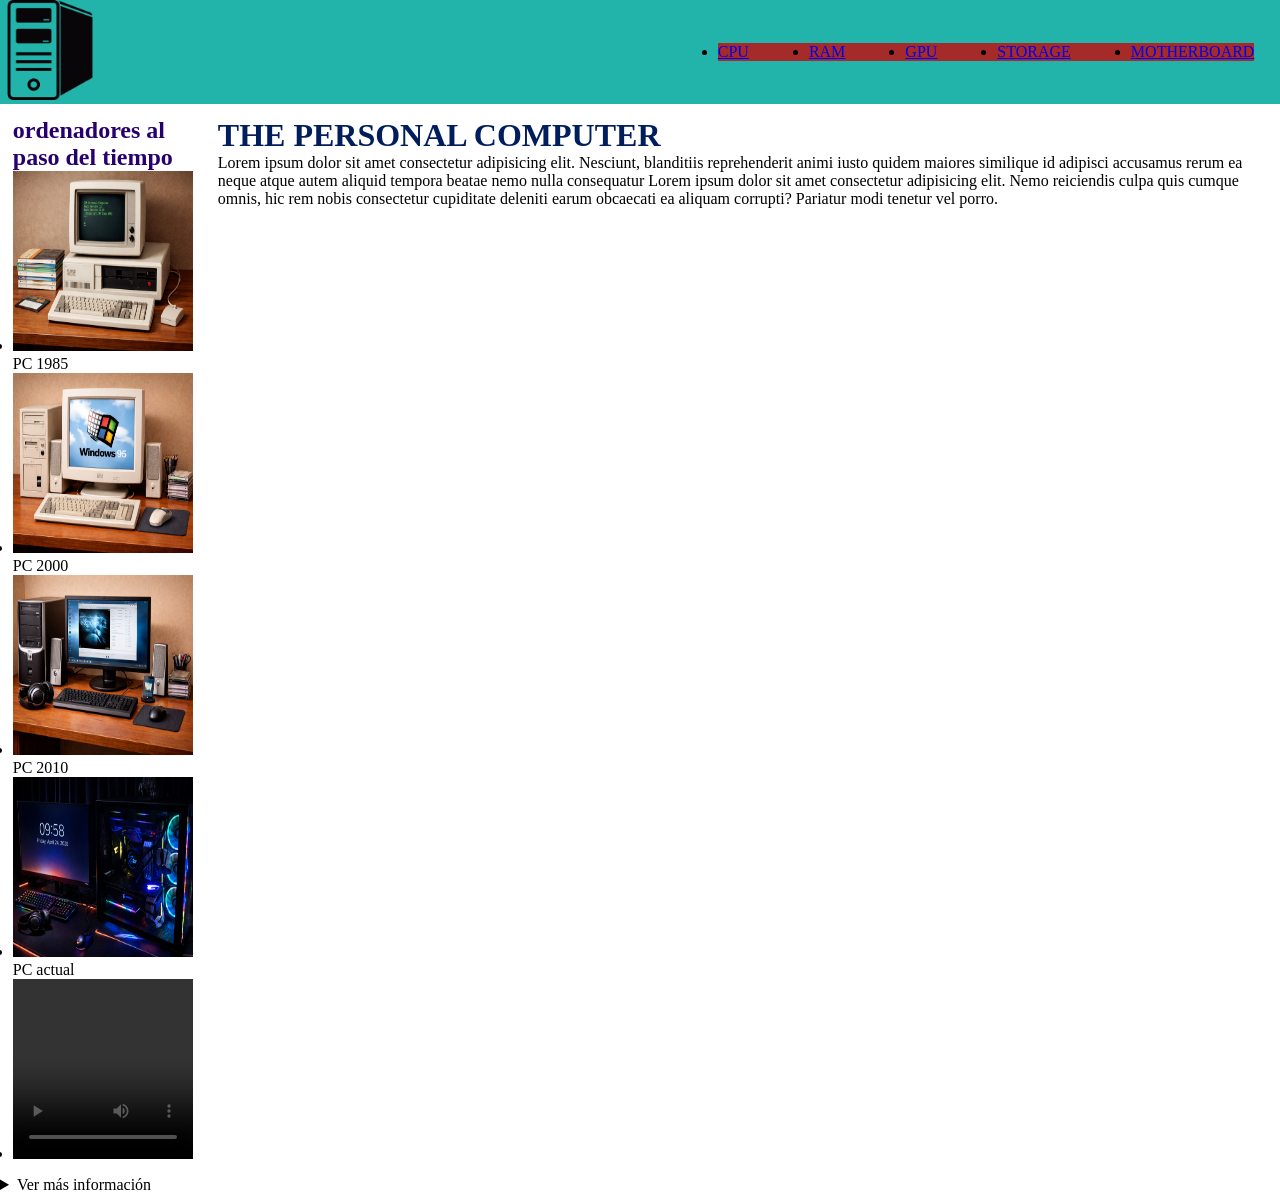
==== index.html @ 1dd35a45 "se agrega archivos version uno MPP" ====
<!DOCTYPE html>
<html lang="en">
<head>
    <meta charset="UTF-8">
    <meta name="viewport" content="width=device-width, initial-scale=1.0">
    <title>thePC</title>
    <link rel="icon" href="/imagenes/iconos/">
    <link rel="stylesheet" href="css/index.css">
</head>
<body class="principal">
    <header class="navegacion">
      <a href="index.html" ><img src="imagenes/iconos/caja.png" alt="logotipo computadora" class="logo"></a>   
      <nav class="menu">
         <ul>
             <li><a href="pages/cpu.html">CPU</a></li>
             <li><a href="pages/ram.html">RAM</a></li>
             <li><a href="pages/gpu.html">GPU</a></li>
             <li><a href="pages/storage.html">STORAGE</a></li>
             <li><a href="pages/motherboard.html">MOTHERBOARD</a></li>
         </ul>
      </nav>
    </header>
    <main class="contenido-principal">
      <section class="texto-principal">
         <h1 class="titulo">THE PERSONAL COMPUTER</h1>
         <p class="parrafos">Lorem ipsum dolor sit amet consectetur adipisicing elit. Nesciunt, blanditiis reprehenderit animi iusto quidem maiores similique id adipisci accusamus rerum ea neque atque autem aliquid tempora beatae nemo nulla consequatur Lorem ipsum dolor sit amet consectetur adipisicing elit. Nemo reiciendis culpa quis cumque omnis, hic rem nobis consectetur cupiditate deleniti earum obcaecati ea aliquam corrupti? Pariatur modi tenetur vel porro.</p>
      </section>     
      <section class="galeria">
         <h2 class="titulo-2">ordenadores al paso del tiempo</h2> 
         <ul>
            <li><img src="imagenes/imagenes/pc1.png" alt="primer ordenador" class="visual">PC 1985</li>
            <li><img src="imagenes/imagenes/pc2.png" alt="ordenador del 2000" class="visual">PC 2000</li>
            <li><img src="imagenes/imagenes/pc3.png" alt="ordenador del 2010" class="visual">PC 2010</li>
            <li><img src="imagenes/imagenes/pc4.png" alt="ordenador actual" class="visual">PC actual</li>
            <li><video src="videos/editpc.mp4"controls class="visual"></video></li>
         </ul>
      </section>
     </main>
    <footer> 
       <details>
          <summary>Ver más información</summary>
             <p>Lorem ipsum dolor sit amet consectetur, adipisicing elit. Libero et tenetur itaque doloremque sapiente blanditiis consequuntur dignissimos quam quaerat, dicta similique omnis veritatis cumque provident officia doloribus natus deserunt! Perspiciatis.</p>
             <div class="links">
                <a href="#">YouTube</a>
                <a href="#">Twitter</a>
                <a href="#">Instagram</a>
                <a href="#">Facebook</a>
             </div>
       </details>
    </footer>
</body>
</html>
---- css/index.css ----
/*reset*/
*{
    margin: 0;
    padding: 0;
    box-sizing: border-box;
}

/*header*/ 
.logo {
    width: 100px;
    height: 100px;
}

.navegacion {  
    display: flex;
    background-color: rgb(34, 179, 171);
    justify-content: space-between;
    flex-wrap: wrap; 
    align-items: center ;
}

.menu {
    display: flex;
    align-content: space-between ;
    margin: 2%;
}

.menu ul {
    display: flex;
    gap: 60px;   
    background-color: brown;
    flex-wrap: wrap;

}


/*footer*/

.info {
    display: block;
    width: 99%;
    margin: 1rem;
    padding: 0.5rem;
    background-color: #009165;
}

.links {
    color: rgb(187, 0, 0);

}


/*body pagina principal*/


.contenido-principal{
    display: flex;
    flex-direction:row-reverse;
    gap: 25px;
    margin: 1%;
}

.titulo {
     color: rgb(0, 29, 92);
     font-size:2rem;
}
.titulo-2 {
    color: #27006e;
}

.galeria {
    display: flex;
    flex-direction: column;
}
      
.visual {
    background-color: #27006e;
    gap: 1%;
    width: 180px;
    height: 180px;
}

/*main cpu*/

.cpu {
    display: flex;
    flex-direction: row-reverse;
    gap: 1%;
    padding: 1rem;
    background-color: #7a0000
}

.cpu .galeria-cpu{
    display: flex;
    flex-direction: column;
    background-image:green ;
    gap: 1rem;
}

.cpu .galeria-cpu .muestra {
    display: block;
    width: 240px;
    height: 240px; 
    background-color: rgb(116, 116, 116);
}
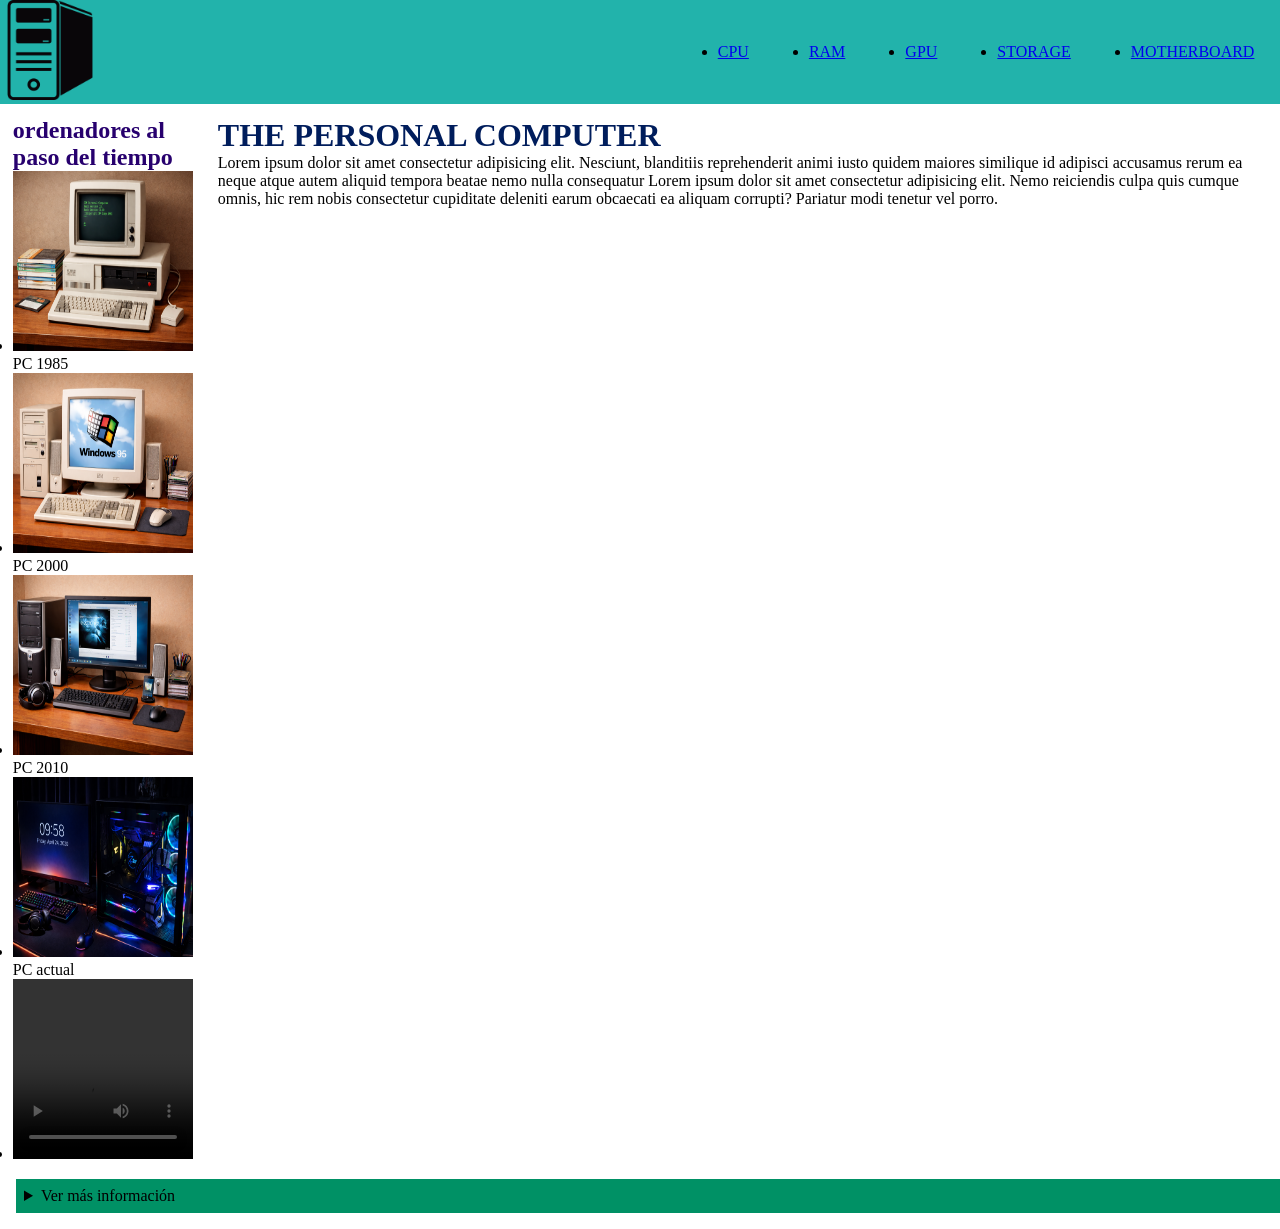
==== commit 36d76d36: "actualizando" ====
--- a/index.html
+++ b/index.html
@@ -12,11 +12,11 @@
       <a href="index.html" ><img src="imagenes/iconos/caja.png" alt="logotipo computadora" class="logo"></a>   
       <nav class="menu">
          <ul>
-             <li><a href="pages/cpu.html">CPU</a></li>
-             <li><a href="pages/ram.html">RAM</a></li>
-             <li><a href="pages/gpu.html">GPU</a></li>
-             <li><a href="pages/storage.html">STORAGE</a></li>
-             <li><a href="pages/motherboard.html">MOTHERBOARD</a></li>
+             <li class="boton"><a href="pages/cpu.html">CPU</a></li>
+             <li class="boton"><a href="pages/ram.html">RAM</a></li>
+             <li class="boton"><a href="pages/gpu.html">GPU</a></li>
+             <li class="boton"><a href="pages/storage.html">STORAGE</a></li>
+             <li class="boton"><a href="pages/motherboard.html">MOTHERBOARD</a></li>
          </ul>
       </nav>
     </header>
@@ -36,7 +36,7 @@
          </ul>
       </section>
      </main>
-    <footer> 
+    <footer class="info"> 
        <details>
           <summary>Ver más información</summary>
              <p>Lorem ipsum dolor sit amet consectetur, adipisicing elit. Libero et tenetur itaque doloremque sapiente blanditiis consequuntur dignissimos quam quaerat, dicta similique omnis veritatis cumque provident officia doloribus natus deserunt! Perspiciatis.</p>
--- a/css/index.css
+++ b/css/index.css
@@ -25,10 +25,10 @@
     margin: 2%;
 }
 
+
 .menu ul {
     display: flex;
     gap: 60px;   
-    background-color: brown;
     flex-wrap: wrap;
 
 }
@@ -44,9 +44,10 @@
     background-color: #009165;
 }
 
-.links {
-    color: rgb(187, 0, 0);
 
+.links a {
+    color: rgb(131, 6, 6);
+    gap: 5rem;
 }
 
 
@@ -104,3 +105,80 @@
     background-color: rgb(116, 116, 116);
 }
 
+/*main gpu*/
+
+.gpu {
+    display: flex;
+    flex-direction: row-reverse;
+    gap: 1%;
+    padding: 1rem;
+    background-color: #7a0000
+}
+
+.gpu .galeria-gpu{
+    display: flex;
+    flex-direction: column;
+    background-image:green ;
+    gap: 1rem;
+}
+
+.gpu .galeria-gpu .muestra {
+    display: block;
+    width: 240px;
+    height: 240px; 
+    background-color: rgb(116, 116, 116);
+}
+
+
+
+
+
+/*main ram*/
+
+
+.ram {
+    display: flex;
+    flex-direction: row-reverse;
+    gap: 1%;
+    padding: 1rem;
+    background-color: #7a0000
+}
+
+.ram .galeria-ram{
+    display: flex;
+    flex-direction: column;
+    background-image:green ;
+    gap: 1rem;
+}
+
+.ram .galeria-ram .muestra {
+    display: block;
+    width: 240px;
+    height: 240px; 
+    background-color: rgb(116, 116, 116);
+}
+    /*main motherboard */
+
+
+.mother {
+    display: flex;
+    flex-direction: row-reverse;
+    gap: 1%;
+    padding: 1rem;
+    background-color: #7a0000
+}
+
+.mother .galeria-mother{
+    display: flex;
+    flex-direction: column;
+    background-image:green ;
+    gap: 1rem;
+}
+
+.mother .galeria-mother .muestra {
+    display: block;
+    width: 240px;
+    height: 240px; 
+    background-color: rgb(116, 116, 116);
+}
+
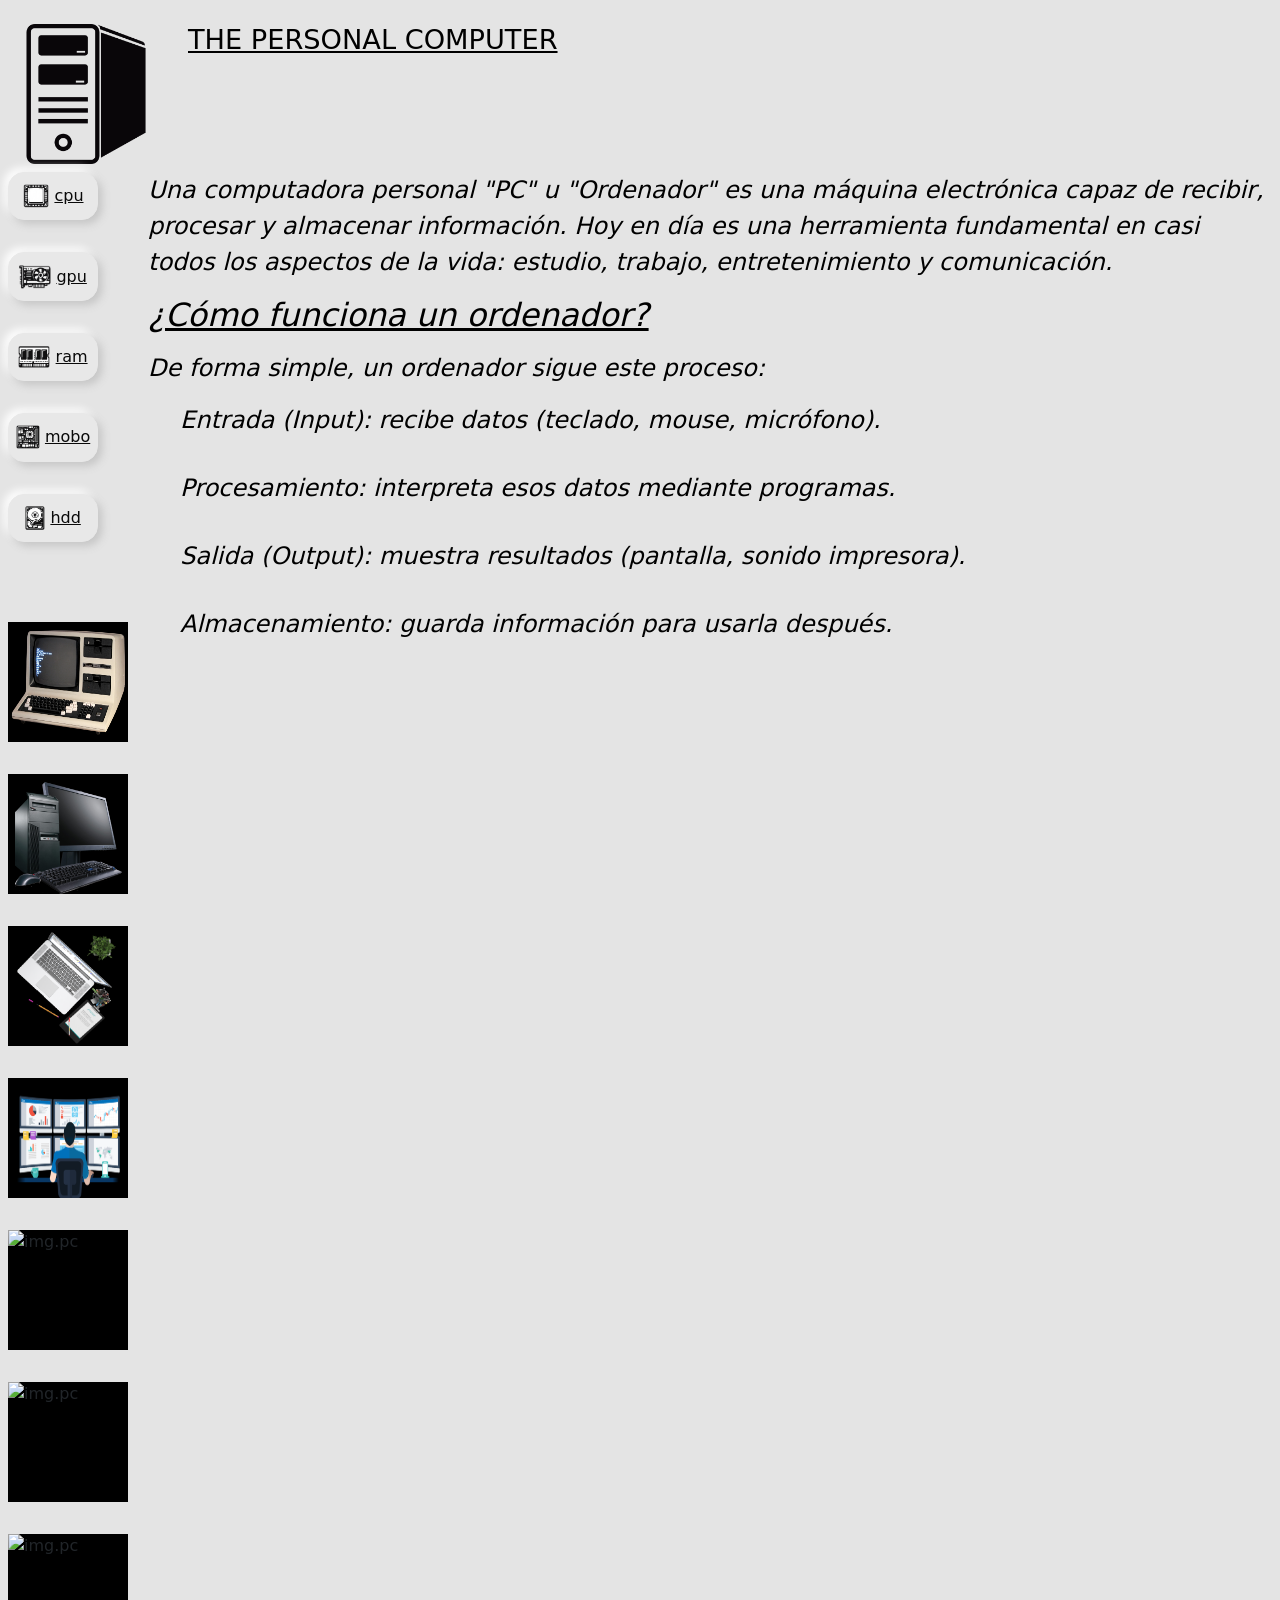
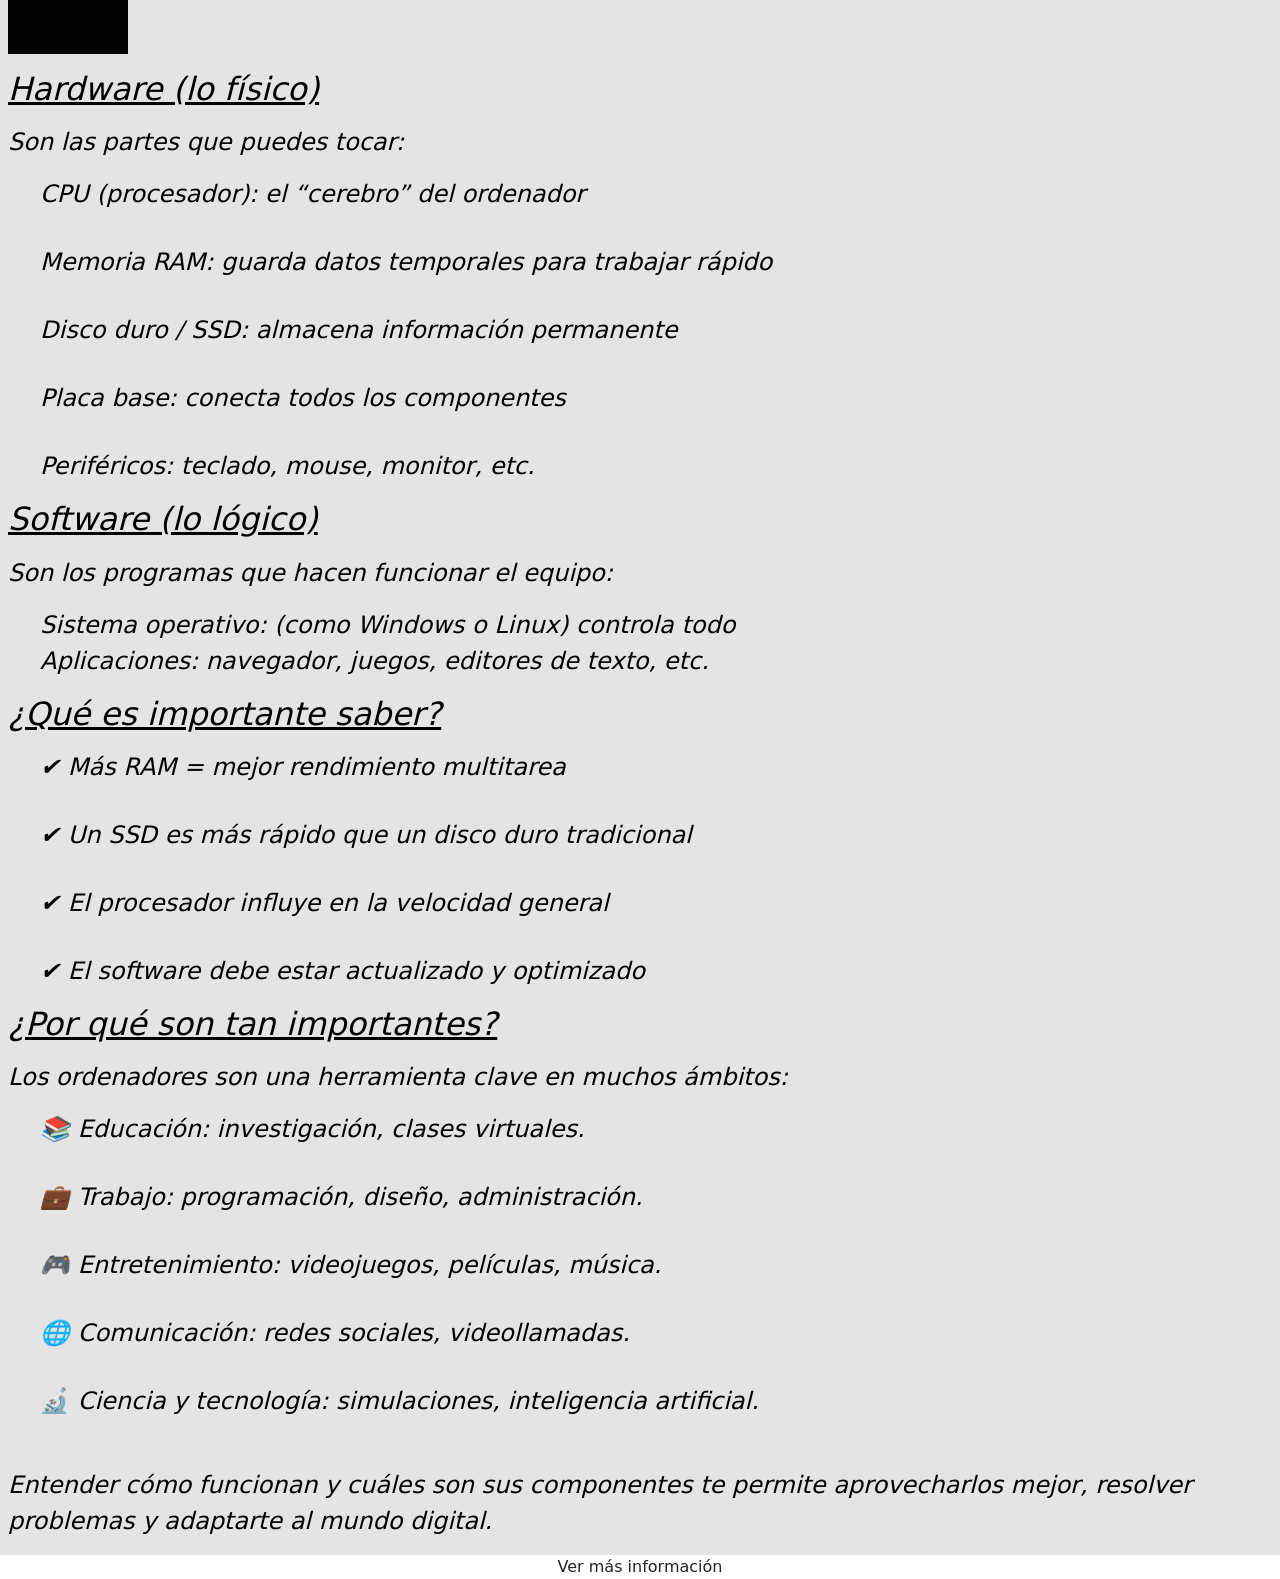
==== commit d802b0a4: "actualizo estilos y layout" ====
--- a/index.html
+++ b/index.html
@@ -1,52 +1,92 @@
 <!DOCTYPE html>
 <html lang="en">
 <head>
-    <meta charset="UTF-8">
-    <meta name="viewport" content="width=device-width, initial-scale=1.0">
-    <title>thePC</title>
-    <link rel="icon" href="/imagenes/iconos/">
-    <link rel="stylesheet" href="css/index.css">
+     <meta charset="UTF-8">
+     <meta name="viewport" content="width=device-width, initial-scale=1.0">
+     <title>mi practica</title>
+     <link href="https://cdn.jsdelivr.net/npm/bootstrap@5.3.0/dist/css/bootstrap.min.css" rel="stylesheet">
+     <link rel="stylesheet" href="css/index.css">
 </head>
-<body class="principal">
-    <header class="navegacion">
-      <a href="index.html" ><img src="imagenes/iconos/caja.png" alt="logotipo computadora" class="logo"></a>   
-      <nav class="menu">
-         <ul>
-             <li class="boton"><a href="pages/cpu.html">CPU</a></li>
-             <li class="boton"><a href="pages/ram.html">RAM</a></li>
-             <li class="boton"><a href="pages/gpu.html">GPU</a></li>
-             <li class="boton"><a href="pages/storage.html">STORAGE</a></li>
-             <li class="boton"><a href="pages/motherboard.html">MOTHERBOARD</a></li>
-         </ul>
-      </nav>
-    </header>
-    <main class="contenido-principal">
-      <section class="texto-principal">
-         <h1 class="titulo">THE PERSONAL COMPUTER</h1>
-         <p class="parrafos">Lorem ipsum dolor sit amet consectetur adipisicing elit. Nesciunt, blanditiis reprehenderit animi iusto quidem maiores similique id adipisci accusamus rerum ea neque atque autem aliquid tempora beatae nemo nulla consequatur Lorem ipsum dolor sit amet consectetur adipisicing elit. Nemo reiciendis culpa quis cumque omnis, hic rem nobis consectetur cupiditate deleniti earum obcaecati ea aliquam corrupti? Pariatur modi tenetur vel porro.</p>
-      </section>     
-      <section class="galeria">
-         <h2 class="titulo-2">ordenadores al paso del tiempo</h2> 
-         <ul>
-            <li><img src="imagenes/imagenes/pc1.png" alt="primer ordenador" class="visual">PC 1985</li>
-            <li><img src="imagenes/imagenes/pc2.png" alt="ordenador del 2000" class="visual">PC 2000</li>
-            <li><img src="imagenes/imagenes/pc3.png" alt="ordenador del 2010" class="visual">PC 2010</li>
-            <li><img src="imagenes/imagenes/pc4.png" alt="ordenador actual" class="visual">PC actual</li>
-            <li><video src="videos/editpc.mp4"controls class="visual"></video></li>
-         </ul>
-      </section>
-     </main>
-    <footer class="info"> 
-       <details>
-          <summary>Ver más información</summary>
-             <p>Lorem ipsum dolor sit amet consectetur, adipisicing elit. Libero et tenetur itaque doloremque sapiente blanditiis consequuntur dignissimos quam quaerat, dicta similique omnis veritatis cumque provident officia doloribus natus deserunt! Perspiciatis.</p>
-             <div class="links">
-                <a href="#">YouTube</a>
-                <a href="#">Twitter</a>
-                <a href="#">Instagram</a>
-                <a href="#">Facebook</a>
+<body>
+     <header>
+         <a href="" class="img-logo"><img src="img/caja.png" alt="LOGO"><a></a> 
+         <h1>THE PERSONAL COMPUTER</h1>    
+     </header>
+         <main>
+             <div class="layout">   
+                 <aside class="izquierda">
+                 <nav class="nav-inicio">
+                     <a href="pages/cpu.html"  class="botones"><img src="img/iconosmenu/logoCpu.png" alt="ico-cpu" class="iconos-menu">cpu</a>
+                     <a href="pages/gpu.html" class="botones"><img src="img/iconosmenu/logogpu.png" alt="ico-gpu" class="iconos-menu">gpu</a>
+                     <a href="" class="botones"><img src="img/iconosmenu/logoRam.png" alt="ico-ram" class="iconos-menu">ram</a>
+                     <a href="mobo" class="botones"><img src="img/iconosmenu/logoMobo.png" alt="ico-mobo" class="iconos-menu">mobo
+                    </a>
+                     <a href="hdd" class="botones"><img src="img/iconosmenu/logoHdd.png" alt="ico-hdd" class="iconos-menu">hdd</a>
+                 </nav>
+                 <div class="galeria">
+                     <img src="img/img/img1.png" alt="img-pc-antiguo"  class="visual">
+                     <img src="img/img/img2.png" alt="img-pc" class="visual">
+                     <img src="img/img/img3.png" alt="img-pc" class="visual">
+                     <img src="img/img/img4.png" alt="img.pc" class="visual">
+                     <img src="img/img/img5.jpg" alt="img.pc" class="visual">
+                     <img src="img/img/img6.png" alt="img.pc" class="visual">
+                     <img src="img/img/img7.jpg" alt="img.pc" class="visual">
+                </div>
+                 </aside>  
+                 <section class="derecha">  
+                     <section class="texto-corto">
+                         <p>Una computadora personal "PC" u "Ordenador" es una máquina electrónica capaz de recibir, procesar y almacenar información.   Hoy en día es una herramienta fundamental en casi todos los aspectos de la vida: estudio, trabajo, entretenimiento y  comunicación.</p>
+                         <h2>¿Cómo funciona un ordenador?</h2>
+                         <p>De forma simple, un ordenador sigue este proceso:</p>
+                         <ul class="listas">
+                             <li>Entrada (Input): recibe datos (teclado, mouse, micrófono).</li>
+                             <li> Procesamiento: interpreta esos datos mediante programas.</li>
+                             <li>Salida (Output): muestra resultados (pantalla, sonido impresora).</li>
+                             <li>Almacenamiento: guarda información para usarla después.</li>
+                         </ul>
+                 </section>
+             </section>
              </div>
-       </details>
+             <section class="texto-largo">              
+                 <h2>Hardware (lo físico)</h2>
+                 <p>Son las partes que puedes tocar:</p>
+                 <ul class="listas">
+                     <li>CPU (procesador): el “cerebro” del ordenador</li>
+                     <li>Memoria RAM: guarda datos temporales para trabajar rápido</li>
+                     <li>Disco duro / SSD: almacena información permanente</li>
+                     <li>Placa base: conecta todos los componentes</li>
+                     <li>Periféricos: teclado, mouse, monitor, etc.</li>
+                 </ul>
+             <h2>Software (lo lógico)</h2>
+             <p>Son los programas que hacen funcionar el equipo:</p>
+             <ul>
+                 <li>Sistema operativo: (como Windows o Linux) controla todo</li>
+                 <li>Aplicaciones: navegador, juegos, editores de texto, etc.</li>
+             </ul>
+             <h2>¿Qué es importante saber?</h2>
+             <ul class="listas">
+                 <li>✔️ Más RAM = mejor rendimiento multitarea </li>
+                 <li>✔️ Un SSD es más rápido que un disco duro tradicional</li>
+                 <li>✔️ El procesador influye en la velocidad general</li>
+                 <li>✔️ El software debe estar actualizado y optimizado</li>
+             </ul>
+             <h2>¿Por qué son tan importantes?</h2>
+             <p>Los ordenadores son una herramienta clave en muchos ámbitos:</p>
+             <ul class="listas">
+                 <li>📚 Educación: investigación, clases virtuales.</li>
+                 <li>💼 Trabajo: programación, diseño, administración.</li>
+                 <li>🎮 Entretenimiento: videojuegos, películas, música.</li>
+                 <li>🌐 Comunicación: redes sociales, videollamadas.</li>                     <li>🔬 Ciencia y tecnología: simulaciones, inteligencia artificial.<li>
+             </ul>
+             <p>Entender cómo funcionan y cuáles son sus componentes te permite aprovecharlos mejor, resolver problemas y adaptarte al mundo digital.</p>
+             </section>   
+         </main>
+    <footer>
+        <details>
+            <summary>Ver más información</summary>
+            <p>Lorem ipsum dolor sit, amet consectetur adipisicing elit. Accusantium ea sunt voluptates culpa omnis rem ullam nihil deleniti error illo totam non cum cupiditate et perferendis asperiores sequi, reprehenderit hic?</p>
+        </details>
     </footer>
+    <script src="https://cdn.jsdelivr.net/npm/bootstrap@5.3.0/dist/js/bootstrap.bundle.min.js"></script>
 </body>
 </html>
--- a/css/index.css
+++ b/css/index.css
@@ -1,184 +1,175 @@
 /*reset*/
+
 *{
     margin: 0;
     padding: 0;
+    text-decoration: none;
     box-sizing: border-box;
+    list-style: none;
 }
 
-/*header*/ 
-.logo {
-    width: 100px;
-    height: 100px;
+/*body pagina principal*/
+body{
+    background-color: rgba(219, 219, 219, 0.74);
+}
+.layout{
+    display:grid;
+    grid-template-columns: auto 1fr;
+    gap: 20px;
 }
 
-.navegacion {  
+/*navegación*/
+
+header { 
     display: flex;
-    background-color: rgb(34, 179, 171);
-    justify-content: space-between;
-    flex-wrap: wrap; 
-    align-items: center ;
+    gap: 1rem;
+    margin-top: 0.5rem;
+    margin-bottom: 0.5rem;
 }
 
-.menu {
-    display: flex;
-    align-content: space-between ;
-    margin: 2%;
+.img-logo{
+    display: block;
+    width: 140px;
+    height: 140px;
+    margin-left: 1rem;
+    margin-top: 1rem;
 }
 
-
-.menu ul {
-    display: flex;
-    gap: 60px;   
-    flex-wrap: wrap;
-
+.img-logo img{
+    max-width:100%;
 }
 
-
-/*footer*/
-
-.info {
-    display: block;
-    width: 99%;
-    margin: 1rem;
-    padding: 0.5rem;
-    background-color: #009165;
+.botones {
+    display: flex;
+    flex-direction: row;
+    gap: 2px;
+    align-items: center;
+    justify-content: center;
+    color: #090909;
+    padding: 0.7rem 1.7rem;
+    font-size: 16px;
+    border-radius: 1rem;
+    background: #e8e8e8;
+    cursor: pointer;
+    border: 1px solid #e8e8e8;
+    transition: all 0.3s;
+    box-shadow: 4px 4px 8px #c5c5c5, -4px -4px 8px #ffffff;
+}
+.botones:active {
+    color: #666;
+    box-shadow: inset 4px 4px 12px #c5c5c5, inset -4px -4px 12px #ffffff;
+}
+.nav-inicio {
+    display: flex;
+    flex-direction: column;
+    width: 90px;
+    gap: 2rem;
+    margin-left: 0.5rem;
+    margin-bottom: 5rem;
 }
 
-
-.links a {
-    color: rgb(131, 6, 6);
-    gap: 5rem;
+.iconos-menu{
+    width: 2rem;
+    height: 1.5rem;
+    margin-right: 0.2rem;
 }
 
+/* contenido */
 
-/*body pagina principal*/
-
-
-.contenido-principal{
-    display: flex;
-    flex-direction:row-reverse;
-    gap: 25px;
-    margin: 1%;
+ h1{
+    margin-top: 1rem;
+    text-decoration: underline;
+    color: #000000;
+    font-size: 1.7rem;
 }
 
-.titulo {
-     color: rgb(0, 29, 92);
-     font-size:2rem;
+main h2{
+    margin-top: 1rem;
+    margin-bottom: 1rem;
+    text-decoration: underline;
+    color: #000000;
+    font-size: 2rem;
 }
-.titulo-2 {
-    color: #27006e;
+.texto-corto{
+    color: #000000;
+    font-size: 1.5rem;
+    font-style: italic;
+    padding-right: 0.5rem;
+}
+.texto-largo{
+    color: #000000;
+    font-size: 1.5rem;
+    font-style: italic;
+    padding-right: 0.5rem;
+    padding-left: 0.5rem;   
+}
+
+.listas {
+    display: flex;
+    flex-direction: column;
+    gap: 2rem;
 }
 
 .galeria {
     display: flex;
     flex-direction: column;
-}
-      
-.visual {
-    background-color: #27006e;
-    gap: 1%;
-    width: 180px;
-    height: 180px;
+    gap: 2rem;
+    margin-left: 0.5rem;
 }
 
-/*main cpu*/
-
-.cpu {
-    display: flex;
-    flex-direction: row-reverse;
-    gap: 1%;
-    padding: 1rem;
-    background-color: #7a0000
-}
-
-.cpu .galeria-cpu{
-    display: flex;
-    flex-direction: column;
-    background-image:green ;
-    gap: 1rem;
-}
-
-.cpu .galeria-cpu .muestra {
-    display: block;
-    width: 240px;
-    height: 240px; 
-    background-color: rgb(116, 116, 116);
-}
-
-/*main gpu*/
-
-.gpu {
-    display: flex;
-    flex-direction: row-reverse;
-    gap: 1%;
-    padding: 1rem;
-    background-color: #7a0000
-}
-
-.gpu .galeria-gpu{
-    display: flex;
-    flex-direction: column;
-    background-image:green ;
-    gap: 1rem;
-}
-
-.gpu .galeria-gpu .muestra {
-    display: block;
-    width: 240px;
-    height: 240px; 
-    background-color: rgb(116, 116, 116);
+.visual {
+    width: 120px;
+    height: 120px;
+    background-color: black;
 }
 
 
 
 
 
-/*main ram*/
+/* footer*/
+
+footer{
+    display: flex;
+    background-color: #ffffff;
+    justify-content: center;
+    align-items: center;
+    
+}
 
 
-.ram {
-    display: flex;
-    flex-direction: row-reverse;
-    gap: 1%;
-    padding: 1rem;
-    background-color: #7a0000
+
+/*CPU*/
+
+
+.nav-2{
+    display: grid;
+    grid-template-columns: 1fr 1fr;
 }
 
-.ram .galeria-ram{
+.botones-2 {
     display: flex;
-    flex-direction: column;
-    background-image:green ;
-    gap: 1rem;
+    flex-direction: row;
+    gap: 2px;
+    align-items: center;
+    justify-content: center;
+    color: #090909;
+    padding: 0.7rem 1.7rem;
+    font-size: 16px;
+    border-radius: 1rem;
+    background: #e8e8e8;
+    cursor: pointer;
+    border: 1px solid #e8e8e8;
+    transition: all 0.3s;
+    box-shadow: 4px 4px 8px #c5c5c5, -4px -4px 8px #ffffff;
+}
+.botones-2:active {
+    color: #666;
+    box-shadow: inset 4px 4px 12px #c5c5c5, inset -4px -4px 12px #ffffff;
 }
 
-.ram .galeria-ram .muestra {
-    display: block;
-    width: 240px;
-    height: 240px; 
-    background-color: rgb(116, 116, 116);
-}
-    /*main motherboard */
-
-
-.mother {
-    display: flex;
-    flex-direction: row-reverse;
-    gap: 1%;
-    padding: 1rem;
-    background-color: #7a0000
-}
-
-.mother .galeria-mother{
-    display: flex;
-    flex-direction: column;
-    background-image:green ;
-    gap: 1rem;
-}
-
-.mother .galeria-mother .muestra {
-    display: block;
-    width: 240px;
-    height: 240px; 
-    background-color: rgb(116, 116, 116);
-}
-
+.comparacion-cpu {
+  display: grid;
+  grid-template-columns: 1fr 1fr;
+  gap: 20px;
+}
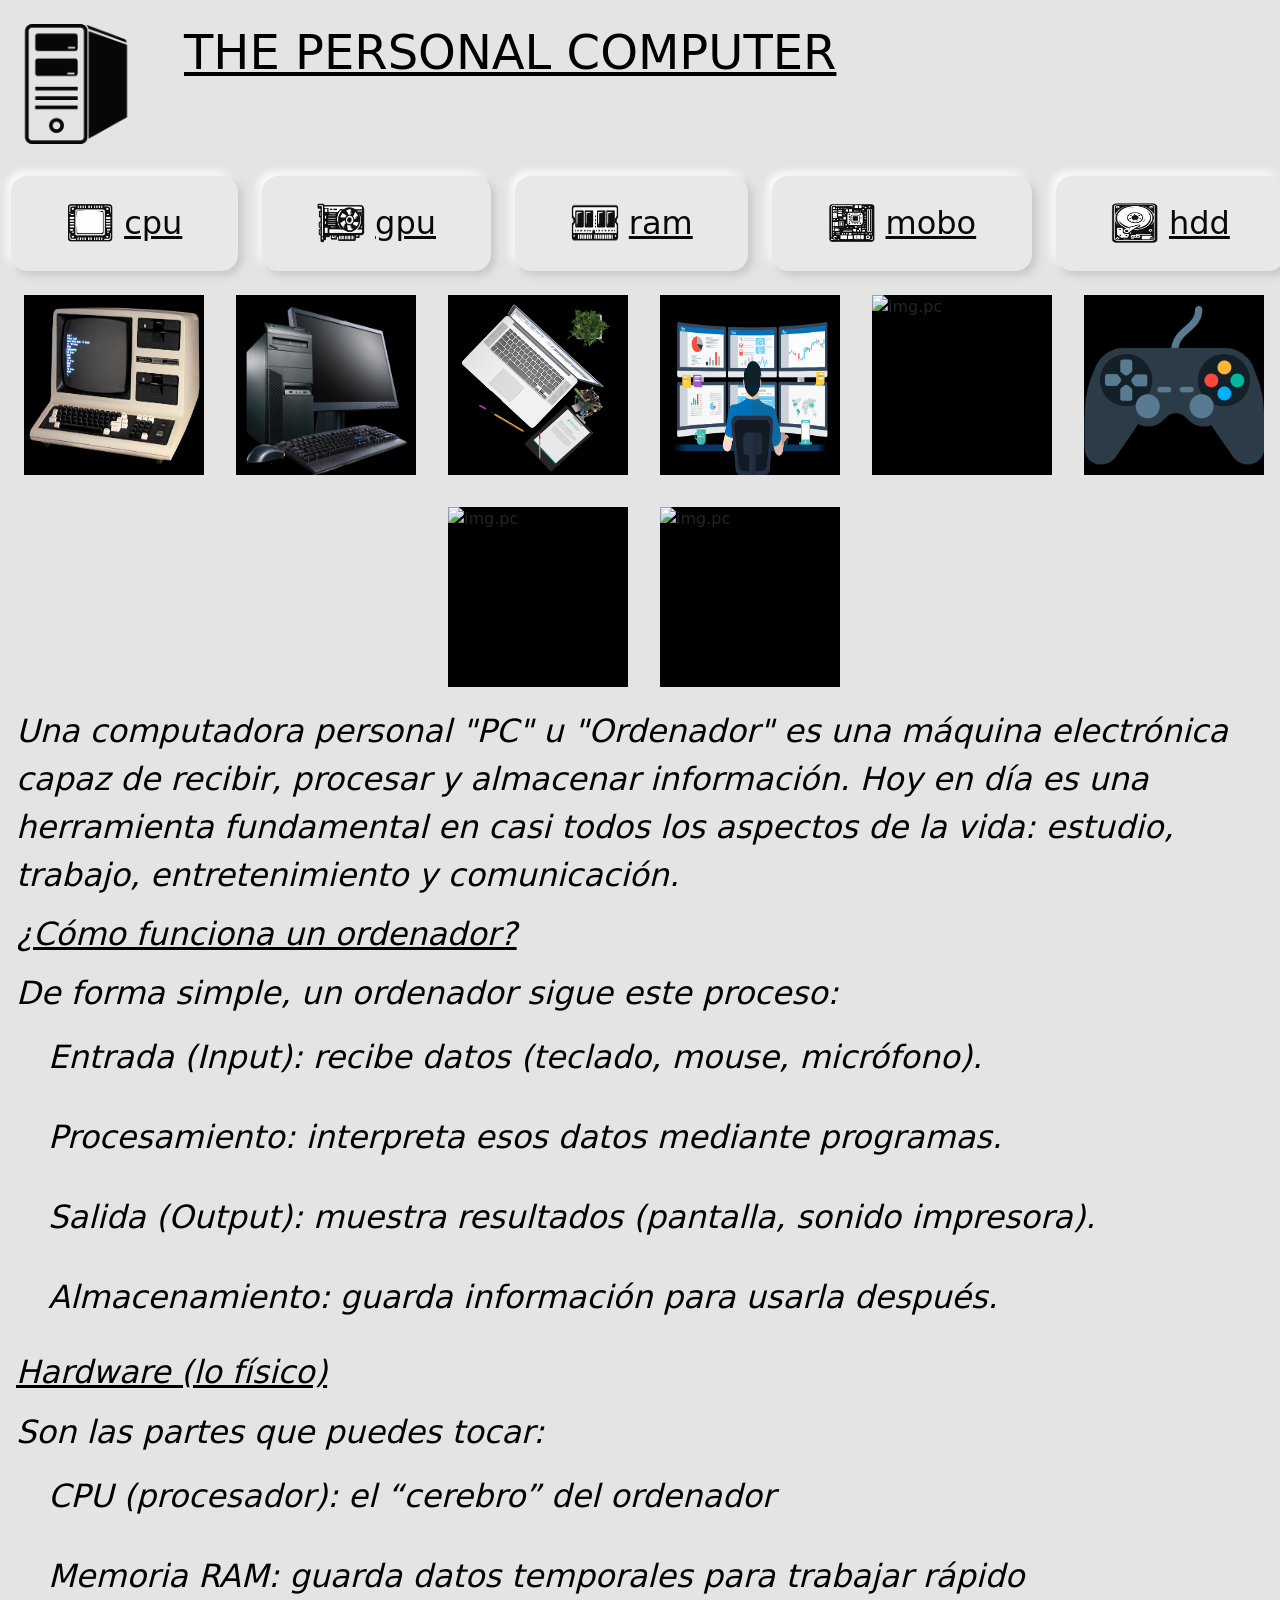
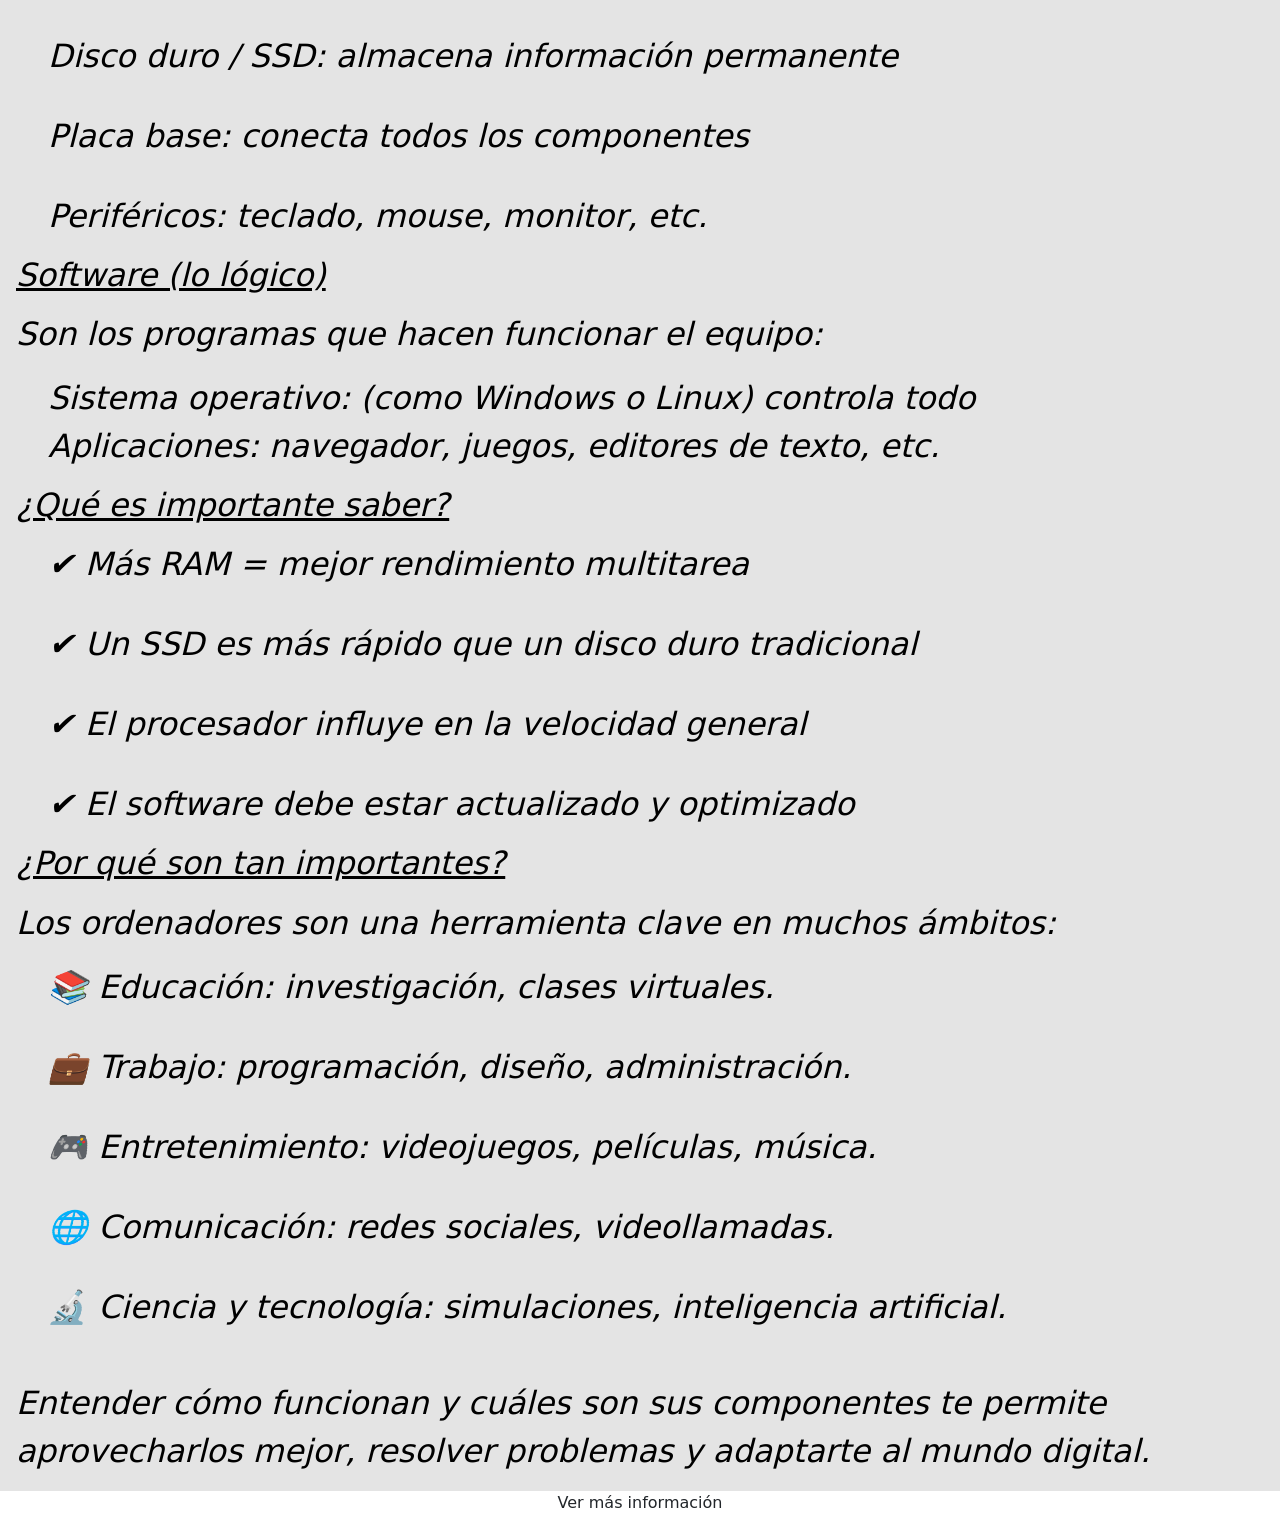
==== commit 5d2d42fe: "actualizando de apoco, ordenando cosas" ====
--- a/index.html
+++ b/index.html
@@ -8,8 +8,10 @@
      <link rel="stylesheet" href="css/index.css">
 </head>
 <body>
-     <header>
-         <a href="" class="img-logo"><img src="img/caja.png" alt="LOGO"><a></a> 
+     <header class="cabeza">
+        <div>
+         <a href="" class="img-logo"><img src="img/caja.png" alt="LOGO"><a></a>
+        </div>
          <h1>THE PERSONAL COMPUTER</h1>    
      </header>
          <main>
@@ -31,10 +33,11 @@
                      <img src="img/img/img5.jpg" alt="img.pc" class="visual">
                      <img src="img/img/img6.png" alt="img.pc" class="visual">
                      <img src="img/img/img7.jpg" alt="img.pc" class="visual">
+                     <img src="img/img/img8.jpg" alt="img.pc" class="visual">
                 </div>
                  </aside>  
                  <section class="derecha">  
-                     <section class="texto-corto">
+                     <section class="texto-corto texto">
                          <p>Una computadora personal "PC" u "Ordenador" es una máquina electrónica capaz de recibir, procesar y almacenar información.   Hoy en día es una herramienta fundamental en casi todos los aspectos de la vida: estudio, trabajo, entretenimiento y  comunicación.</p>
                          <h2>¿Cómo funciona un ordenador?</h2>
                          <p>De forma simple, un ordenador sigue este proceso:</p>
@@ -47,7 +50,7 @@
                  </section>
              </section>
              </div>
-             <section class="texto-largo">              
+             <section class="texto-largo texto">              
                  <h2>Hardware (lo físico)</h2>
                  <p>Son las partes que puedes tocar:</p>
                  <ul class="listas">
@@ -81,12 +84,12 @@
              <p>Entender cómo funcionan y cuáles son sus componentes te permite aprovecharlos mejor, resolver problemas y adaptarte al mundo digital.</p>
              </section>   
          </main>
-    <footer>
-        <details>
-            <summary>Ver más información</summary>
-            <p>Lorem ipsum dolor sit, amet consectetur adipisicing elit. Accusantium ea sunt voluptates culpa omnis rem ullam nihil deleniti error illo totam non cum cupiditate et perferendis asperiores sequi, reprehenderit hic?</p>
-        </details>
-    </footer>
+         <footer>
+             <details>
+                 <summary>Ver más información</summary>
+                 <p>Lorem ipsum dolor sit, amet consectetur adipisicing elit. Accusantium ea sunt voluptates culpa omnis rem ullam nihil deleniti error illo totam non cum cupiditate et perferendis asperiores sequi, reprehenderit hic?</p>
+             </details>
+         </footer>
     <script src="https://cdn.jsdelivr.net/npm/bootstrap@5.3.0/dist/js/bootstrap.bundle.min.js"></script>
 </body>
 </html>
--- a/css/index.css
+++ b/css/index.css
@@ -20,7 +20,7 @@
 
 /*navegación*/
 
-header { 
+.cabeza { 
     display: flex;
     gap: 1rem;
     margin-top: 0.5rem;
@@ -29,8 +29,8 @@
 
 .img-logo{
     display: block;
-    width: 140px;
-    height: 140px;
+    width: 120px;
+    height: 120px;
     margin-left: 1rem;
     margin-top: 1rem;
 }
@@ -63,9 +63,9 @@
     display: flex;
     flex-direction: column;
     width: 90px;
-    gap: 2rem;
+    gap: 1.5rem;
     margin-left: 0.5rem;
-    margin-bottom: 5rem;
+    margin-bottom: 1.5rem;
 }
 
 .iconos-menu{
@@ -92,13 +92,13 @@
 }
 .texto-corto{
     color: #000000;
-    font-size: 1.5rem;
+    font-size: 1.7rem;
     font-style: italic;
     padding-right: 0.5rem;
 }
 .texto-largo{
     color: #000000;
-    font-size: 1.5rem;
+    font-size: 1.7rem;
     font-style: italic;
     padding-right: 0.5rem;
     padding-left: 0.5rem;   
@@ -124,9 +124,6 @@
 }
 
 
-
-
-
 /* footer*/
 
 footer{
@@ -137,16 +134,96 @@
     
 }
 
-
-
-/*CPU*/
-
-
+/*tablet*/
+
+@media (min-width: 768px){
+.layout{
+    display: flex;
+    flex-direction: column;
+ }
+
+ .cabeza h1{
+    flex-wrap: wrap;
+    margin-left: 2rem;
+ }
+ .cabeza {
+        margin-bottom: 2rem;
+ }
+ .nav-inicio{
+    display: flex;
+    flex-direction: row;
+    width: 100%;
+    justify-content: center;
+ }
+ .galeria{
+    display: flex;
+    flex-direction: row;
+    flex-wrap: wrap;
+    justify-content: center;
+ }
+ .visual{
+     width: 140px;
+     height: 140px;
+ }
+ h1{
+     font-size: 3rem;
+ }
+ .texto-corto{
+     font-size: 2rem;
+ }
+ .texto-largo{
+    font-size: 2rem;
+ }
+}
+
+@media (min-width: 1024px) {
+ .botones{   
+     padding: 1.4rem 3.4rem;
+     font-size: 2rem;
+     }
+ .iconos-menu{
+     width: 3rem;
+     height: 2.5rem;
+     margin-right: 0.5rem;
+     }
+ .visual{
+     width: 180px;
+     height: 180px;
+     }    
+ .texto{
+    font-size: 2rem;
+    margin: 0 auto;
+    padding-left: 1rem;
+    padding-right: 1rem;
+ }     
+}
+
+
+/*CPU* gpu*/
+
+.visual-componente{
+    display: flex;
+    flex-direction: column;
+    align-items: center;
+}
+
+
+.ico-componente{
+    width: 200px;
+    height: 170px;
+}
 .nav-2{
     display: grid;
     grid-template-columns: 1fr 1fr;
-}
-
+    gap: 2px;
+}
+
+.texto-cpu{
+    margin-left:0.5rem ;
+    margin-right:0.5rem ;
+    font-size: 1.5rem ;
+
+}
 .botones-2 {
     display: flex;
     flex-direction: row;
@@ -154,8 +231,8 @@
     align-items: center;
     justify-content: center;
     color: #090909;
-    padding: 0.7rem 1.7rem;
-    font-size: 16px;
+    padding: 1rem 2rem;
+    font-size: 1.5rem;
     border-radius: 1rem;
     background: #e8e8e8;
     cursor: pointer;
@@ -168,8 +245,10 @@
     box-shadow: inset 4px 4px 12px #c5c5c5, inset -4px -4px 12px #ffffff;
 }
 
+
+
 .comparacion-cpu {
   display: grid;
   grid-template-columns: 1fr 1fr;
   gap: 20px;
-}+}
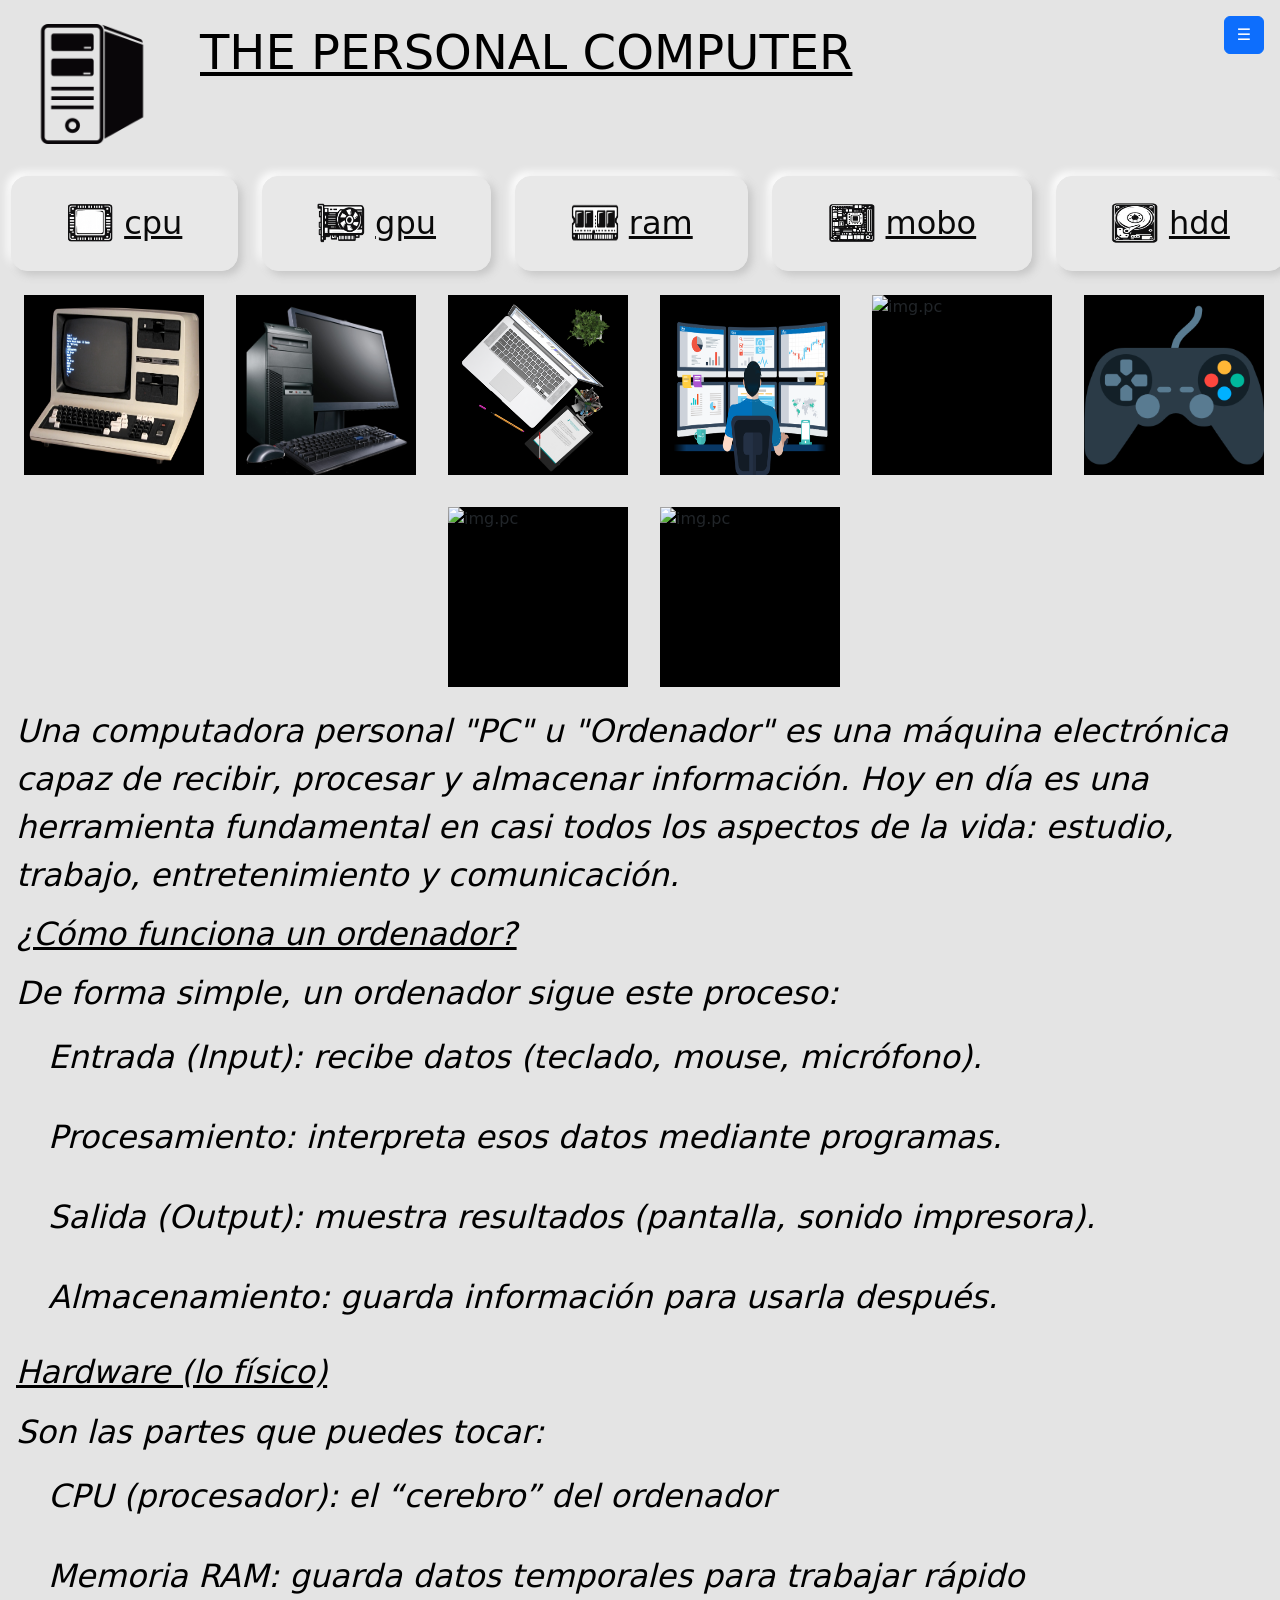
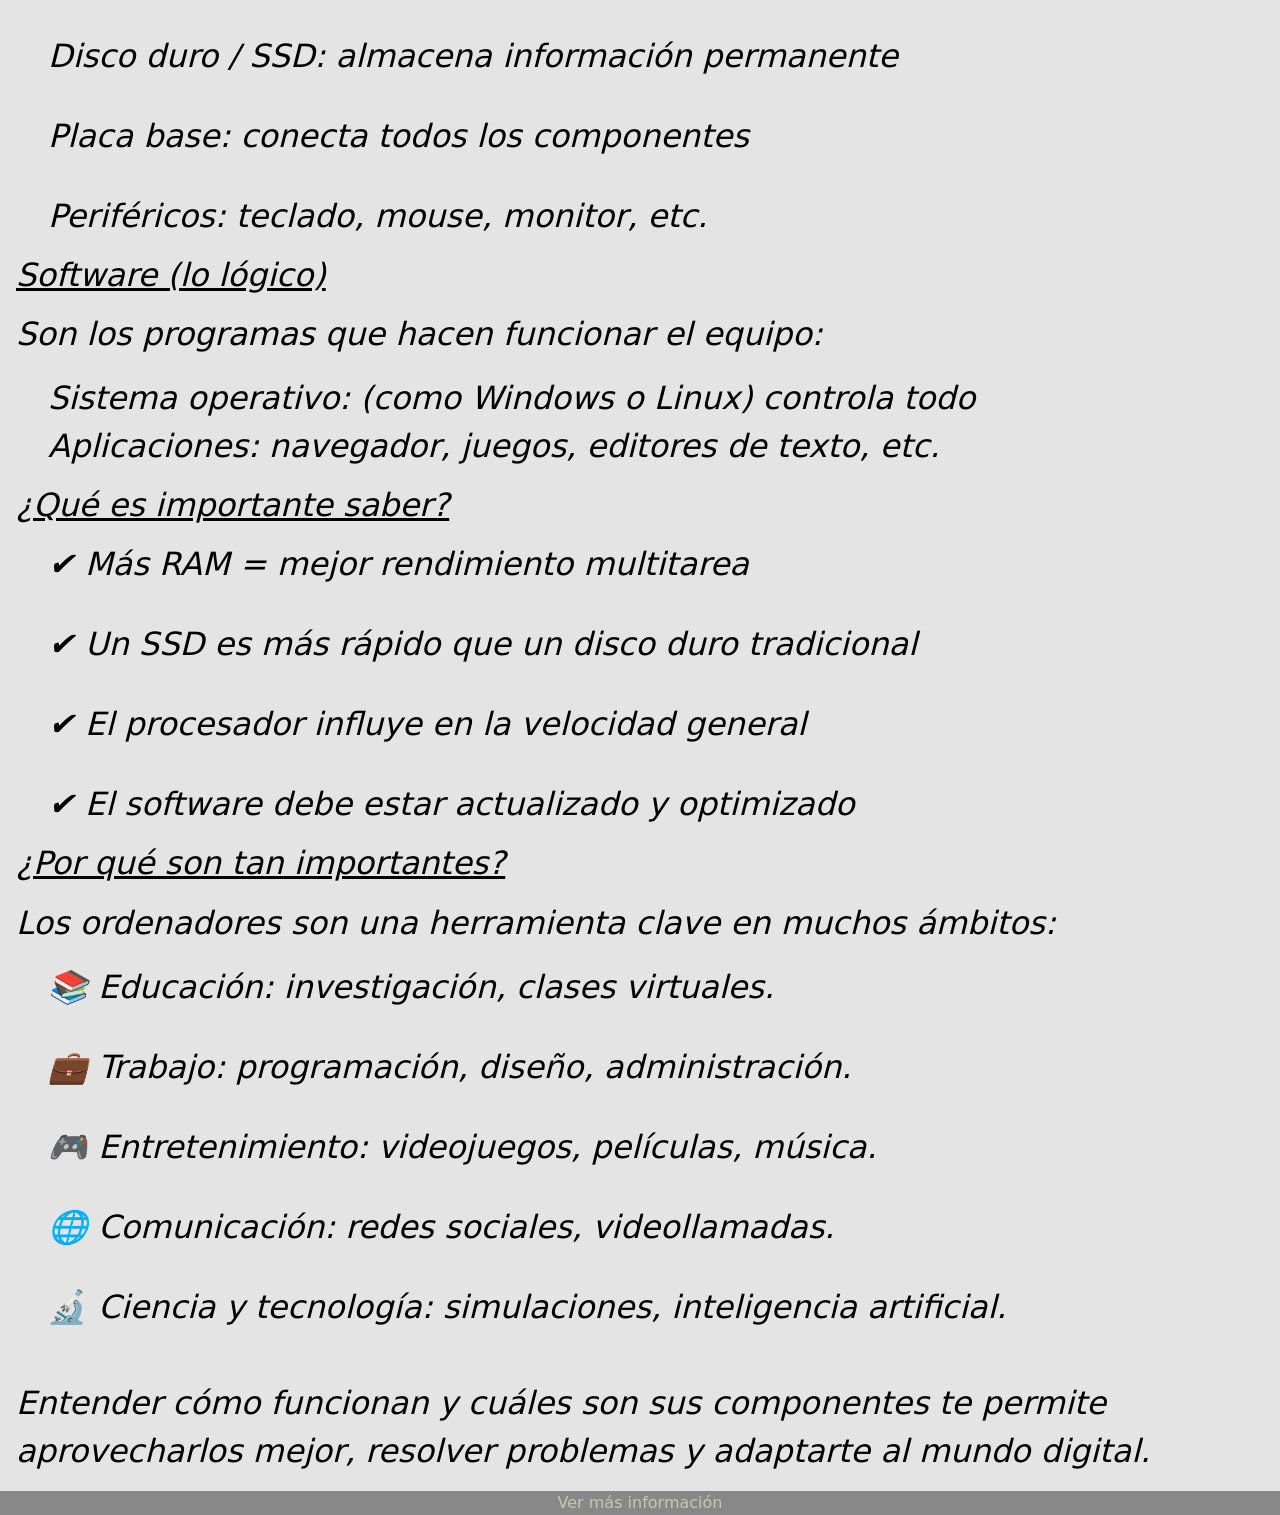
==== commit 36d2e37f: "agregado el menu off canvas" ====
--- a/index.html
+++ b/index.html
@@ -8,14 +8,31 @@
      <link rel="stylesheet" href="css/index.css">
 </head>
 <body>
-     <header class="cabeza">
+     <header class="cabeza">            
+         <div>
+             <button class="btn btn-primary position-fixed top-0 end-0 m-3" data-bs-toggle="offcanvas" data-bs-target="#menu">
+                  ☰
+             </button>
+              <!-- MENÚ OFFCANVAS -->
+             <div class="offcanvas offcanvas-end" id="menu">
+                 <div class="offcanvas-header">
+                     <h5>The Personal Computer</h5>
+                     <button class="btn-close" data-bs-dismiss="offcanvas"></button>
+                 </div>
+                 <div class="offcanvas-body">
+                     <a href="index.html" class="d-block">Inicio</a>
+                     <a href="#sobre" class="d-block">Sobre</a>
+                     <a href="#contacto" class="d-block">Contacto</a>
+                 </div>
+             </div>
+          </div>
         <div>
          <a href="" class="img-logo"><img src="img/caja.png" alt="LOGO"><a></a>
         </div>
          <h1>THE PERSONAL COMPUTER</h1>    
      </header>
          <main>
-             <div class="layout">   
+             <div class="layout"> <!-- diseno de navegación con texto al lado-->   
                  <aside class="izquierda">
                  <nav class="nav-inicio">
                      <a href="pages/cpu.html"  class="botones"><img src="img/iconosmenu/logoCpu.png" alt="ico-cpu" class="iconos-menu">cpu</a>
@@ -87,7 +104,10 @@
          <footer>
              <details>
                  <summary>Ver más información</summary>
-                 <p>Lorem ipsum dolor sit, amet consectetur adipisicing elit. Accusantium ea sunt voluptates culpa omnis rem ullam nihil deleniti error illo totam non cum cupiditate et perferendis asperiores sequi, reprehenderit hic?</p>
+                 <div class="pies">
+                     <a href="" class="img-logo"><img src="img/caja.png" alt="LOGO"><a></a>
+                     <p>© 2026 The Personal Computer.</p>
+                 </div>
              </details>
          </footer>
     <script src="https://cdn.jsdelivr.net/npm/bootstrap@5.3.0/dist/js/bootstrap.bundle.min.js"></script>
--- a/css/index.css
+++ b/css/index.css
@@ -125,13 +125,21 @@
 
 
 /* footer*/
-
-footer{
-    display: flex;
-    background-color: #ffffff;
-    justify-content: center;
-    align-items: center;
-    
+footer {
+    display: flex;
+    background-color: #888888;
+    justify-content: center; 
+}
+footer summary{
+    display: flex;
+    justify-content: center;
+    color: rgb(196, 202, 168);
+    font-size: 1rem;
+}
+.pies{
+    display: flex;
+    background-color: #888888;
+    justify-content: center; 
 }
 
 /*tablet*/
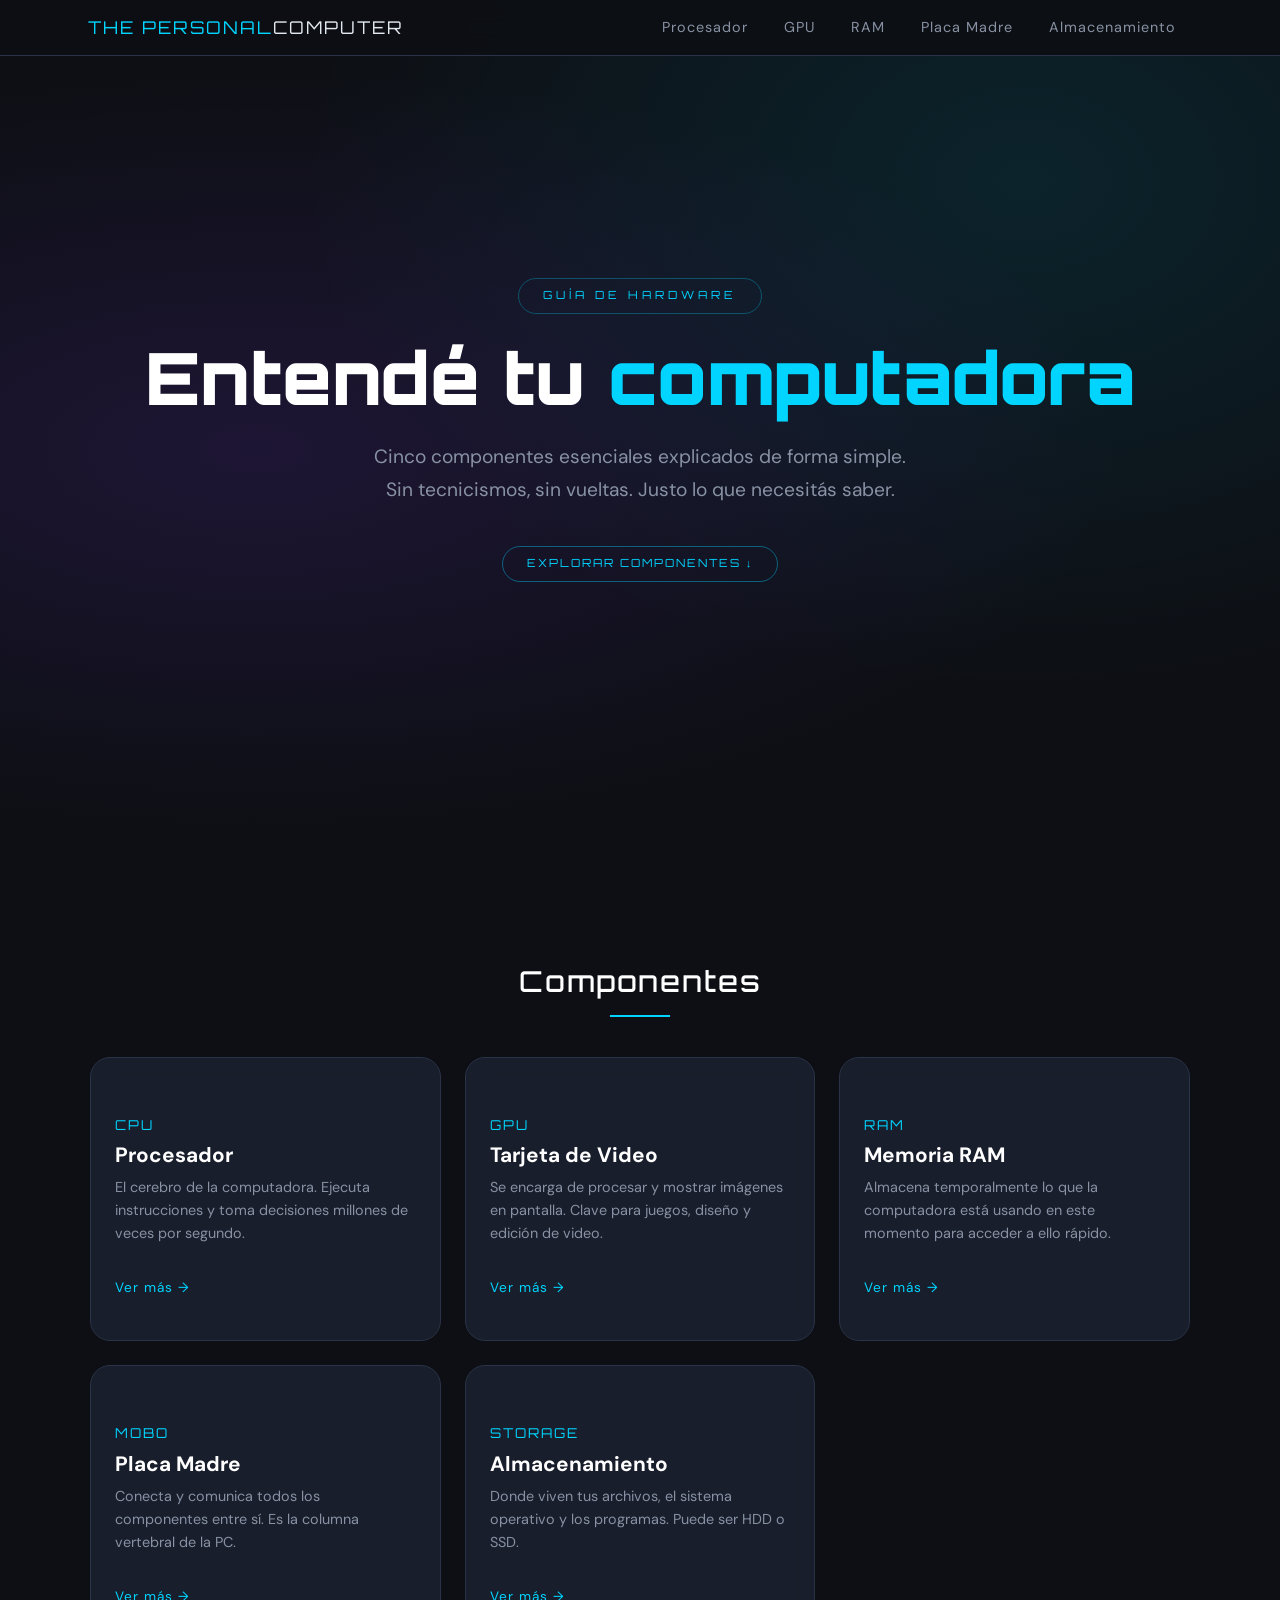
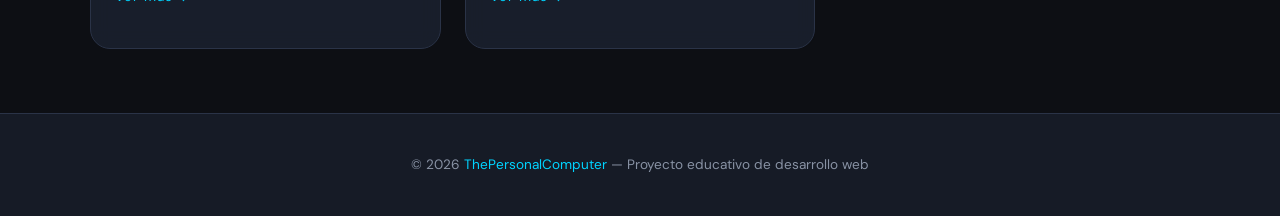
==== commit 6fbb2703: "Cambio general de diseño, incorporado SASS, paleta de colores, faltan agregar imagenes" ====
--- a/index.html
+++ b/index.html
@@ -1,115 +1,177 @@
 <!DOCTYPE html>
-<html lang="en">
+<html lang="es">
 <head>
-     <meta charset="UTF-8">
-     <meta name="viewport" content="width=device-width, initial-scale=1.0">
-     <title>mi practica</title>
-     <link href="https://cdn.jsdelivr.net/npm/bootstrap@5.3.0/dist/css/bootstrap.min.css" rel="stylesheet">
-     <link rel="stylesheet" href="css/index.css">
+  <meta charset="UTF-8" />
+  <meta name="viewport" content="width=device-width, initial-scale=1.0" />
+
+  <!-- SEO -->
+  <title>ThePersonalComputer — Conocé los componentes de tu PC</title>
+  <meta name="description" content="Aprende de forma simple qué hace cada componente de una computadora: CPU, GPU, RAM, placa madre y almacenamiento." />
+
+  <!-- Fuentes -->
+  <link rel="preconnect" href="https://fonts.googleapis.com" />
+  <link rel="preconnect" href="https://fonts.gstatic.com" crossorigin />
+  <link href="https://fonts.googleapis.com/css2?family=Orbitron:wght@400;700;900&family=DM+Sans:wght@400;500;700&display=swap" rel="stylesheet" />
+
+  <!-- Bootstrap CSS -->
+  <link href="https://cdn.jsdelivr.net/npm/bootstrap@5.3.3/dist/css/bootstrap.min.css" rel="stylesheet" />
+
+  <!-- Estilos propios (SASS compilado) -->
+  <link rel="stylesheet" href="css/main.css" />
 </head>
 <body>
-     <header class="cabeza">            
-         <div>
-             <button class="btn btn-primary position-fixed top-0 end-0 m-3" data-bs-toggle="offcanvas" data-bs-target="#menu">
-                  ☰
-             </button>
-              <!-- MENÚ OFFCANVAS -->
-             <div class="offcanvas offcanvas-end" id="menu">
-                 <div class="offcanvas-header">
-                     <h5>The Personal Computer</h5>
-                     <button class="btn-close" data-bs-dismiss="offcanvas"></button>
-                 </div>
-                 <div class="offcanvas-body">
-                     <a href="index.html" class="d-block">Inicio</a>
-                     <a href="#sobre" class="d-block">Sobre</a>
-                     <a href="#contacto" class="d-block">Contacto</a>
-                 </div>
-             </div>
-          </div>
-        <div>
-         <a href="" class="img-logo"><img src="img/caja.png" alt="LOGO"><a></a>
-        </div>
-         <h1>THE PERSONAL COMPUTER</h1>    
-     </header>
-         <main>
-             <div class="layout"> <!-- diseno de navegación con texto al lado-->   
-                 <aside class="izquierda">
-                 <nav class="nav-inicio">
-                     <a href="pages/cpu.html"  class="botones"><img src="img/iconosmenu/logoCpu.png" alt="ico-cpu" class="iconos-menu">cpu</a>
-                     <a href="pages/gpu.html" class="botones"><img src="img/iconosmenu/logogpu.png" alt="ico-gpu" class="iconos-menu">gpu</a>
-                     <a href="" class="botones"><img src="img/iconosmenu/logoRam.png" alt="ico-ram" class="iconos-menu">ram</a>
-                     <a href="mobo" class="botones"><img src="img/iconosmenu/logoMobo.png" alt="ico-mobo" class="iconos-menu">mobo
-                    </a>
-                     <a href="hdd" class="botones"><img src="img/iconosmenu/logoHdd.png" alt="ico-hdd" class="iconos-menu">hdd</a>
-                 </nav>
-                 <div class="galeria">
-                     <img src="img/img/img1.png" alt="img-pc-antiguo"  class="visual">
-                     <img src="img/img/img2.png" alt="img-pc" class="visual">
-                     <img src="img/img/img3.png" alt="img-pc" class="visual">
-                     <img src="img/img/img4.png" alt="img.pc" class="visual">
-                     <img src="img/img/img5.jpg" alt="img.pc" class="visual">
-                     <img src="img/img/img6.png" alt="img.pc" class="visual">
-                     <img src="img/img/img7.jpg" alt="img.pc" class="visual">
-                     <img src="img/img/img8.jpg" alt="img.pc" class="visual">
-                </div>
-                 </aside>  
-                 <section class="derecha">  
-                     <section class="texto-corto texto">
-                         <p>Una computadora personal "PC" u "Ordenador" es una máquina electrónica capaz de recibir, procesar y almacenar información.   Hoy en día es una herramienta fundamental en casi todos los aspectos de la vida: estudio, trabajo, entretenimiento y  comunicación.</p>
-                         <h2>¿Cómo funciona un ordenador?</h2>
-                         <p>De forma simple, un ordenador sigue este proceso:</p>
-                         <ul class="listas">
-                             <li>Entrada (Input): recibe datos (teclado, mouse, micrófono).</li>
-                             <li> Procesamiento: interpreta esos datos mediante programas.</li>
-                             <li>Salida (Output): muestra resultados (pantalla, sonido impresora).</li>
-                             <li>Almacenamiento: guarda información para usarla después.</li>
-                         </ul>
-                 </section>
-             </section>
-             </div>
-             <section class="texto-largo texto">              
-                 <h2>Hardware (lo físico)</h2>
-                 <p>Son las partes que puedes tocar:</p>
-                 <ul class="listas">
-                     <li>CPU (procesador): el “cerebro” del ordenador</li>
-                     <li>Memoria RAM: guarda datos temporales para trabajar rápido</li>
-                     <li>Disco duro / SSD: almacena información permanente</li>
-                     <li>Placa base: conecta todos los componentes</li>
-                     <li>Periféricos: teclado, mouse, monitor, etc.</li>
-                 </ul>
-             <h2>Software (lo lógico)</h2>
-             <p>Son los programas que hacen funcionar el equipo:</p>
-             <ul>
-                 <li>Sistema operativo: (como Windows o Linux) controla todo</li>
-                 <li>Aplicaciones: navegador, juegos, editores de texto, etc.</li>
-             </ul>
-             <h2>¿Qué es importante saber?</h2>
-             <ul class="listas">
-                 <li>✔️ Más RAM = mejor rendimiento multitarea </li>
-                 <li>✔️ Un SSD es más rápido que un disco duro tradicional</li>
-                 <li>✔️ El procesador influye en la velocidad general</li>
-                 <li>✔️ El software debe estar actualizado y optimizado</li>
-             </ul>
-             <h2>¿Por qué son tan importantes?</h2>
-             <p>Los ordenadores son una herramienta clave en muchos ámbitos:</p>
-             <ul class="listas">
-                 <li>📚 Educación: investigación, clases virtuales.</li>
-                 <li>💼 Trabajo: programación, diseño, administración.</li>
-                 <li>🎮 Entretenimiento: videojuegos, películas, música.</li>
-                 <li>🌐 Comunicación: redes sociales, videollamadas.</li>                     <li>🔬 Ciencia y tecnología: simulaciones, inteligencia artificial.<li>
-             </ul>
-             <p>Entender cómo funcionan y cuáles son sus componentes te permite aprovecharlos mejor, resolver problemas y adaptarte al mundo digital.</p>
-             </section>   
-         </main>
-         <footer>
-             <details>
-                 <summary>Ver más información</summary>
-                 <div class="pies">
-                     <a href="" class="img-logo"><img src="img/caja.png" alt="LOGO"><a></a>
-                     <p>© 2026 The Personal Computer.</p>
-                 </div>
-             </details>
-         </footer>
-    <script src="https://cdn.jsdelivr.net/npm/bootstrap@5.3.0/dist/js/bootstrap.bundle.min.js"></script>
+
+  <!-- NAVBAR Bootstrap-->
+  <nav class="navbar navbar-expand-lg navbar-custom fixed-top" aria-label="Navegación principal">
+    <div class="container-fluid px-3 px-lg-5">
+
+      <!-- Logo -->
+      <a class="navbar-brand" href="index.html" title="Ir al inicio">
+        The Personal<span>Computer</span>
+      </a>
+
+      <!-- Botón hamburguesa -->
+      <button
+        class="navbar-toggler"
+        type="button"
+        data-bs-toggle="collapse"
+        data-bs-target="#navbarMain"
+        aria-controls="navbarMain"
+        aria-expanded="false"
+        aria-label="Abrir menú de navegación"
+      >
+        <span class="navbar-toggler-icon"></span>
+      </button>
+
+      <!-- Links de navegación -->
+      <div class="collapse navbar-collapse" id="navbarMain">
+        <ul class="navbar-nav ms-auto gap-1">
+          <li class="nav-item">
+            <a class="nav-link" href="pages/cpu.html">Procesador</a>
+          </li>
+          <li class="nav-item">
+            <a class="nav-link" href="pages/gpu.html">GPU</a>
+          </li>
+          <li class="nav-item">
+            <a class="nav-link" href="pages/ram.html">RAM</a>
+          </li>
+          <li class="nav-item">
+            <a class="nav-link" href="pages/mobo.html">Placa Madre</a>
+          </li>
+          <li class="nav-item">
+            <a class="nav-link" href="page/storage.html">Almacenamiento</a>
+          </li>
+        </ul>
+      </div>
+
+    </div>
+  </nav>
+  <!-- fin navbar -->
+
+  <main>
+
+    <!-- HERO -->
+    <section class="hero" aria-labelledby="hero-title">
+      <p class="hero__tag">Guía de hardware</p>
+      <h1 class="hero__title" id="hero-title">
+        Entendé tu <span>computadora</span>
+      </h1>
+      <p class="hero__subtitle">
+        Cinco componentes esenciales explicados de forma simple. Sin tecnicismos, sin vueltas.
+        Justo lo que necesitás saber.
+      </p>
+      <!-- Botón anchor hacia las cards -->
+      <a href="#componentes" class="btn-back">Explorar componentes ↓</a>
+    </section>
+    <!-- fin hero -->
+
+    <!-- SECCIÓN DE CARDS -->
+    <section class="components-section" id="componentes" aria-labelledby="section-title">
+      <h2 class="section-title" id="section-title">Componentes</h2>
+
+      <!-- Grid de cards -->
+      <div class="components-grid">
+
+        <!-- Card CPU -->
+        <article>
+          <a class="component-card" href="pages/cpu.html" title="Aprender sobre el procesador">
+            <span class="component-card__icon" aria-hidden="true"></span>
+            <p class="component-card__name">CPU</p>
+            <h3 class="component-card__title">Procesador</h3>
+            <p class="component-card__desc">
+              El cerebro de la computadora. Ejecuta instrucciones y toma decisiones millones de veces por segundo.
+            </p>
+            <span class="component-card__arrow">Ver más →</span>
+          </a>
+        </article>
+
+        <!-- Card GPU -->
+        <article>
+          <a class="component-card" href="pages/gpu.html" title="Aprender sobre la tarjeta de video">
+            <span class="component-card__icon" aria-hidden="true"></span>
+            <p class="component-card__name">GPU</p>
+            <h3 class="component-card__title">Tarjeta de Video</h3>
+            <p class="component-card__desc">
+              Se encarga de procesar y mostrar imágenes en pantalla. Clave para juegos, diseño y edición de video.
+            </p>
+            <span class="component-card__arrow">Ver más →</span>
+          </a>
+        </article>
+
+        <!-- Card RAM -->
+        <article>
+          <a class="component-card" href="pages/ram.html" title="Aprender sobre la memoria RAM">
+            <span class="component-card__icon" aria-hidden="true"></span>
+            <p class="component-card__name">RAM</p>
+            <h3 class="component-card__title">Memoria RAM</h3>
+            <p class="component-card__desc">
+              Almacena temporalmente lo que la computadora está usando en este momento para acceder a ello rápido.
+            </p>
+            <span class="component-card__arrow">Ver más →</span>
+          </a>
+        </article>
+
+        <!-- Card MOBO -->
+        <article>
+          <a class="component-card" href="pages/mobo.html" title="Aprender sobre la placa madre">
+            <span class="component-card__icon" aria-hidden="true"></span>
+            <p class="component-card__name">MOBO</p>
+            <h3 class="component-card__title">Placa Madre</h3>
+            <p class="component-card__desc">
+              Conecta y comunica todos los componentes entre sí. Es la columna vertebral de la PC.
+            </p>
+            <span class="component-card__arrow">Ver más →</span>
+          </a>
+        </article>
+
+        <!-- Card Storage -->
+        <article>
+          <a class="component-card" href="pages/storage.html" title="Aprender sobre el almacenamiento">
+            <span class="component-card__icon" aria-hidden="true"></span>
+            <p class="component-card__name">Storage</p>
+            <h3 class="component-card__title">Almacenamiento</h3>
+            <p class="component-card__desc">
+              Donde viven tus archivos, el sistema operativo y los programas. Puede ser HDD o SSD.
+            </p>
+            <span class="component-card__arrow">Ver más →</span>
+          </a>
+        </article>
+
+      </div>
+      <!-- fin grid -->
+
+    </section>
+    <!-- fin sección componentes -->
+
+  </main>
+
+  <!-- FOOTER -->
+  <footer class="footer">
+    <p>© 2026 <span>ThePersonalComputer</span> — Proyecto educativo de desarrollo web</p>
+  </footer>
+
+  <!-- Bootstrap JS -->
+  <script src="https://cdn.jsdelivr.net/npm/bootstrap@5.3.3/dist/js/bootstrap.bundle.min.js"></script>
+
 </body>
-</html>+</html>
--- a/css/main.css
+++ b/css/main.css
@@ -0,0 +1,354 @@
+.navbar-custom {
+  background: rgba(13, 15, 20, 0.95) !important;
+  backdrop-filter: blur(12px);
+  border-bottom: 1px solid #2a3347;
+  padding: 0.5rem 1rem;
+}
+.navbar-custom .navbar-brand {
+  font-family: "Orbitron", sans-serif;
+  font-size: 1.1rem;
+  color: #00d4ff !important;
+  letter-spacing: 2px;
+  text-transform: uppercase;
+}
+.navbar-custom .navbar-brand span {
+  color: #e2e8f0;
+}
+.navbar-custom .nav-link {
+  color: #8892a4 !important;
+  font-family: "DM Sans", sans-serif;
+  font-size: 0.9rem;
+  letter-spacing: 1px;
+  transition: color 0.2s ease;
+  padding: 0.5rem 1rem !important;
+}
+.navbar-custom .nav-link:hover, .navbar-custom .nav-link.active {
+  color: #00d4ff !important;
+}
+.navbar-custom .navbar-toggler {
+  border-color: #2a3347;
+}
+.navbar-custom .navbar-toggler .navbar-toggler-icon {
+  filter: invert(1);
+}
+@media (min-width: 768px) {
+  .navbar-custom {
+    padding: 0.5rem 2.5rem;
+  }
+}
+
+.hero {
+  min-height: 100vh;
+  background: radial-gradient(ellipse at 20% 50%, rgba(124, 58, 237, 0.15) 0%, transparent 60%), radial-gradient(ellipse at 80% 20%, rgba(0, 212, 255, 0.1) 0%, transparent 50%), #0d0f14;
+  display: flex;
+  align-items: center;
+  justify-content: center;
+  flex-direction: column;
+  text-align: center;
+  padding: 4rem 1rem;
+}
+.hero .hero__tag {
+  font-family: "Orbitron", sans-serif;
+  font-size: 0.7rem;
+  letter-spacing: 4px;
+  text-transform: uppercase;
+  color: #00d4ff;
+  border: 1px solid rgba(0, 212, 255, 0.3);
+  padding: 0.5rem 1.5rem;
+  border-radius: 50px;
+  margin-bottom: 1.5rem;
+}
+.hero .hero__title {
+  font-family: "Orbitron", sans-serif;
+  font-size: clamp(2rem, 8vw, 4.5rem);
+  font-weight: 900;
+  color: #ffffff;
+  line-height: 1.1;
+  margin-bottom: 1.5rem;
+}
+.hero .hero__title span {
+  color: #00d4ff;
+}
+.hero .hero__subtitle {
+  font-family: "DM Sans", sans-serif;
+  font-size: clamp(1rem, 2.5vw, 1.2rem);
+  color: #8892a4;
+  max-width: 550px;
+  margin: 0 auto 2.5rem;
+  line-height: 1.7;
+}
+
+.components-section {
+  padding: 4rem 1rem;
+  background: #0d0f14;
+}
+.components-section .section-title {
+  font-family: "Orbitron", sans-serif;
+  font-size: clamp(1.2rem, 3vw, 1.8rem);
+  color: #ffffff;
+  text-align: center;
+  margin-bottom: 2.5rem;
+  letter-spacing: 2px;
+}
+.components-section .section-title::after {
+  content: "";
+  display: block;
+  width: 60px;
+  height: 2px;
+  background: #00d4ff;
+  margin: 1rem auto 0;
+}
+.components-section .components-grid {
+  display: grid;
+  grid-template-columns: 1fr;
+  gap: 1.5rem;
+  max-width: 1100px;
+  margin: 0 auto;
+}
+@media (min-width: 768px) {
+  .components-section .components-grid {
+    grid-template-columns: repeat(2, 1fr);
+  }
+}
+@media (min-width: 1024px) {
+  .components-section .components-grid {
+    grid-template-columns: repeat(3, 1fr);
+  }
+}
+
+.component-card {
+  background: rgba(30, 37, 53, 0.7);
+  backdrop-filter: blur(10px);
+  border: 1px solid #2a3347;
+  border-radius: 20px;
+  padding: 2.5rem 1.5rem;
+  text-decoration: none;
+  display: block;
+  transition: transform 0.3s ease, box-shadow 0.3s ease;
+  position: relative;
+  overflow: hidden;
+}
+.component-card::before {
+  content: "";
+  position: absolute;
+  top: 0;
+  left: 0;
+  right: 0;
+  height: 2px;
+  background: linear-gradient(90deg, #00d4ff, #7c3aed);
+  opacity: 0;
+  transition: opacity 0.3s ease;
+}
+.component-card:hover {
+  transform: translateY(-6px);
+  box-shadow: 0 0 20px rgba(0, 212, 255, 0.2), 0 4px 24px rgba(0, 0, 0, 0.4);
+  text-decoration: none;
+}
+.component-card:hover::before {
+  opacity: 1;
+}
+.component-card:hover .component-card__icon {
+  transform: scale(1.1);
+}
+.component-card__icon {
+  font-size: 2.5rem;
+  margin-bottom: 1rem;
+  display: block;
+  transition: transform 0.3s ease;
+}
+.component-card__name {
+  font-family: "Orbitron", sans-serif;
+  font-size: 0.85rem;
+  letter-spacing: 2px;
+  text-transform: uppercase;
+  color: #00d4ff;
+  margin-bottom: 0.5rem;
+}
+.component-card__title {
+  font-family: "DM Sans", sans-serif;
+  font-size: 1.3rem;
+  font-weight: 700;
+  color: #ffffff;
+  margin-bottom: 0.5rem;
+}
+.component-card__desc {
+  font-family: "DM Sans", sans-serif;
+  font-size: 0.9rem;
+  color: #8892a4;
+  line-height: 1.6;
+}
+.component-card__arrow {
+  display: inline-block;
+  margin-top: 1rem;
+  color: #00d4ff;
+  font-size: 0.85rem;
+  font-family: "DM Sans", sans-serif;
+  letter-spacing: 1px;
+}
+
+.component-hero {
+  min-height: 45vh;
+  background: radial-gradient(ellipse at 30% 50%, rgba(124, 58, 237, 0.2) 0%, transparent 60%), #0d0f14;
+  display: flex;
+  align-items: center;
+  justify-content: center;
+  flex-direction: column;
+  text-align: center;
+  padding: 6rem 1rem 4rem;
+}
+.component-hero .component-hero__icon {
+  font-size: 4rem;
+  margin-bottom: 1rem;
+}
+.component-hero .component-hero__tag {
+  font-family: "Orbitron", sans-serif;
+  font-size: 0.65rem;
+  letter-spacing: 4px;
+  text-transform: uppercase;
+  color: #00d4ff;
+  margin-bottom: 1rem;
+}
+.component-hero .component-hero__title {
+  font-family: "Orbitron", sans-serif;
+  font-size: clamp(1.8rem, 6vw, 3.5rem);
+  font-weight: 900;
+  color: #ffffff;
+  margin-bottom: 1rem;
+}
+.component-hero .component-hero__subtitle {
+  font-family: "DM Sans", sans-serif;
+  font-size: 1rem;
+  color: #8892a4;
+  max-width: 500px;
+}
+
+.content-section {
+  max-width: 900px;
+  margin: 0 auto;
+  padding: 4rem 1rem;
+}
+.content-section .content-block {
+  background: rgba(30, 37, 53, 0.7);
+  backdrop-filter: blur(10px);
+  border: 1px solid #2a3347;
+  border-radius: 12px;
+  padding: 2.5rem;
+  margin-bottom: 1.5rem;
+}
+.content-section .content-block h2 {
+  font-family: "Orbitron", sans-serif;
+  font-size: 1rem;
+  letter-spacing: 2px;
+  text-transform: uppercase;
+  color: #00d4ff;
+  margin-bottom: 1rem;
+}
+.content-section .content-block p {
+  font-family: "DM Sans", sans-serif;
+  color: #8892a4;
+  line-height: 1.8;
+  margin: 0;
+}
+.content-section .specs-grid {
+  display: grid;
+  grid-template-columns: 1fr;
+  gap: 1rem;
+  margin-top: 1rem;
+}
+@media (min-width: 768px) {
+  .content-section .specs-grid {
+    grid-template-columns: repeat(2, 1fr);
+  }
+}
+.content-section .specs-grid .spec-item {
+  background: rgba(13, 15, 20, 0.6);
+  border-radius: 6px;
+  padding: 1rem;
+  border-left: 2px solid #00d4ff;
+}
+.content-section .specs-grid .spec-item .spec-label {
+  font-family: "Orbitron", sans-serif;
+  font-size: 0.65rem;
+  letter-spacing: 2px;
+  text-transform: uppercase;
+  color: #8892a4;
+  margin-bottom: 4px;
+}
+.content-section .specs-grid .spec-item .spec-value {
+  font-family: "DM Sans", sans-serif;
+  font-weight: 700;
+  color: #ffffff;
+}
+
+.footer {
+  background: #161b26;
+  border-top: 1px solid #2a3347;
+  padding: 2.5rem 1rem;
+  text-align: center;
+}
+.footer p {
+  font-family: "DM Sans", sans-serif;
+  font-size: 0.85rem;
+  color: #8892a4;
+  margin: 0;
+}
+.footer p span {
+  color: #00d4ff;
+}
+
+.btn-back {
+  font-family: "Orbitron", sans-serif;
+  font-size: 0.7rem;
+  letter-spacing: 2px;
+  text-transform: uppercase;
+  color: #00d4ff;
+  border: 1px solid rgba(0, 212, 255, 0.4);
+  background: transparent;
+  padding: 0.5rem 1.5rem;
+  border-radius: 50px;
+  text-decoration: none;
+  transition: all 0.2s ease;
+  display: inline-block;
+  margin-bottom: 2.5rem;
+}
+.btn-back:hover {
+  background: rgba(0, 212, 255, 0.1);
+  color: #00d4ff;
+  text-decoration: none;
+}
+
+*,
+*::before,
+*::after {
+  box-sizing: border-box;
+  margin: 0;
+  padding: 0;
+}
+
+html {
+  scroll-behavior: smooth;
+}
+
+body {
+  background-color: #0d0f14;
+  color: #e2e8f0;
+  font-family: "DM Sans", sans-serif;
+  line-height: 1.6;
+  -webkit-font-smoothing: antialiased;
+}
+
+img {
+  max-width: 100%;
+  height: auto;
+  display: block;
+}
+
+a {
+  color: #00d4ff;
+  text-decoration: none;
+}
+a:hover {
+  color: #00d4ff;
+}
+
+/*# sourceMappingURL=main.css.map */
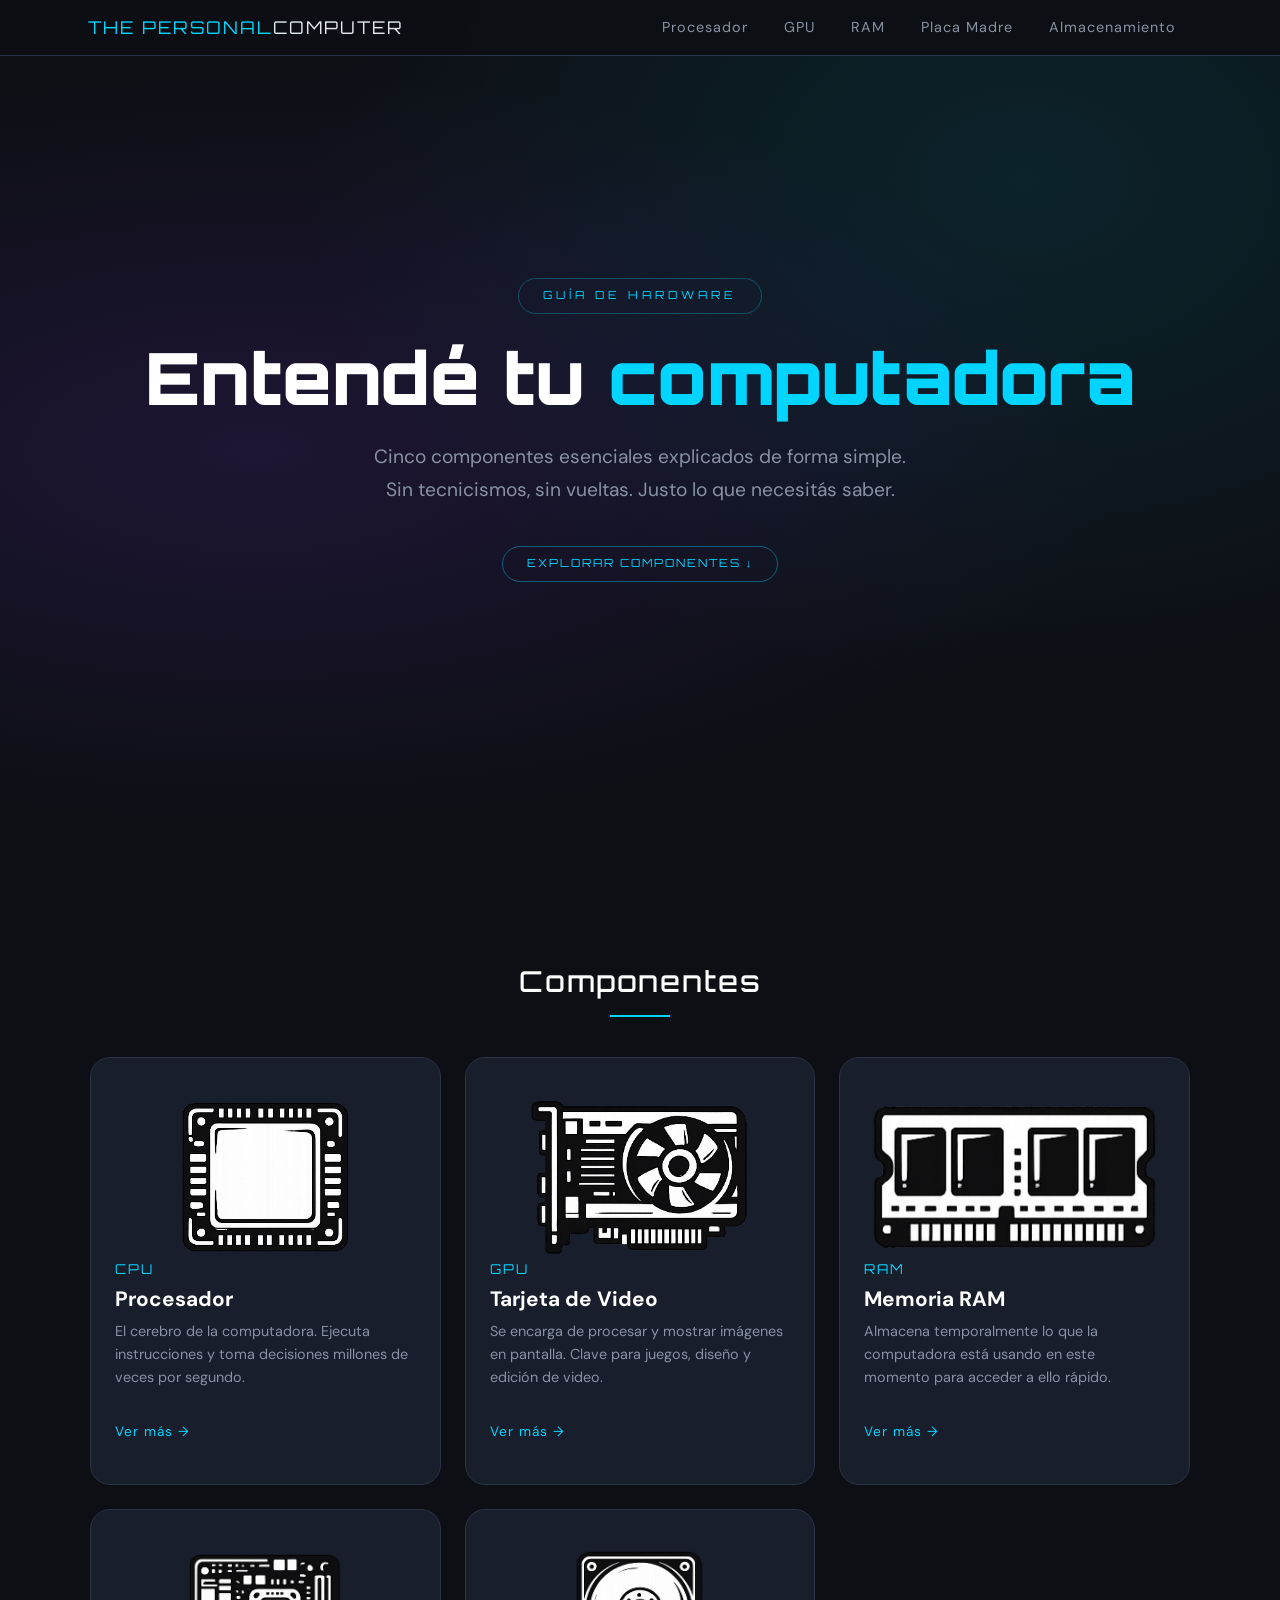
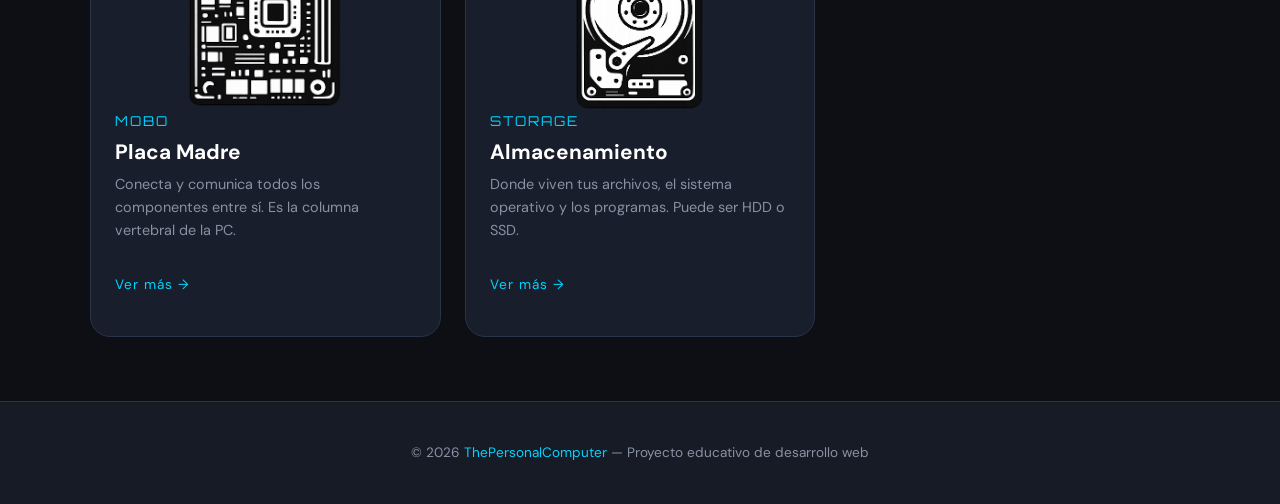
==== commit 29bda697: "agregado img en las cards, codigo mejor indentado, corregido el mal enlace a la pagina de almacenami" ====
--- a/index.html
+++ b/index.html
@@ -3,33 +3,27 @@
 <head>
   <meta charset="UTF-8" />
   <meta name="viewport" content="width=device-width, initial-scale=1.0" />
-
   <!-- SEO -->
   <title>ThePersonalComputer — Conocé los componentes de tu PC</title>
   <meta name="description" content="Aprende de forma simple qué hace cada componente de una computadora: CPU, GPU, RAM, placa madre y almacenamiento." />
-
   <!-- Fuentes -->
   <link rel="preconnect" href="https://fonts.googleapis.com" />
   <link rel="preconnect" href="https://fonts.gstatic.com" crossorigin />
   <link href="https://fonts.googleapis.com/css2?family=Orbitron:wght@400;700;900&family=DM+Sans:wght@400;500;700&display=swap" rel="stylesheet" />
-
   <!-- Bootstrap CSS -->
   <link href="https://cdn.jsdelivr.net/npm/bootstrap@5.3.3/dist/css/bootstrap.min.css" rel="stylesheet" />
-
   <!-- Estilos propios (SASS compilado) -->
+   <link rel="icon" href="img/favicon-32x32.png" type="image/png" />
   <link rel="stylesheet" href="css/main.css" />
 </head>
 <body>
-
   <!-- NAVBAR Bootstrap-->
   <nav class="navbar navbar-expand-lg navbar-custom fixed-top" aria-label="Navegación principal">
     <div class="container-fluid px-3 px-lg-5">
-
       <!-- Logo -->
       <a class="navbar-brand" href="index.html" title="Ir al inicio">
         The Personal<span>Computer</span>
       </a>
-
       <!-- Botón hamburguesa -->
       <button
         class="navbar-toggler"
@@ -38,11 +32,9 @@
         data-bs-target="#navbarMain"
         aria-controls="navbarMain"
         aria-expanded="false"
-        aria-label="Abrir menú de navegación"
-      >
+        aria-label="Abrir menú de navegación" >
         <span class="navbar-toggler-icon"></span>
       </button>
-
       <!-- Links de navegación -->
       <div class="collapse navbar-collapse" id="navbarMain">
         <ul class="navbar-nav ms-auto gap-1">
@@ -59,17 +51,14 @@
             <a class="nav-link" href="pages/mobo.html">Placa Madre</a>
           </li>
           <li class="nav-item">
-            <a class="nav-link" href="page/storage.html">Almacenamiento</a>
+            <a class="nav-link" href="pages/storage.html">Almacenamiento</a>
           </li>
         </ul>
       </div>
-
     </div>
   </nav>
   <!-- fin navbar -->
-
   <main>
-
     <!-- HERO -->
     <section class="hero" aria-labelledby="hero-title">
       <p class="hero__tag">Guía de hardware</p>
@@ -84,18 +73,15 @@
       <a href="#componentes" class="btn-back">Explorar componentes ↓</a>
     </section>
     <!-- fin hero -->
-
     <!-- SECCIÓN DE CARDS -->
     <section class="components-section" id="componentes" aria-labelledby="section-title">
       <h2 class="section-title" id="section-title">Componentes</h2>
-
       <!-- Grid de cards -->
       <div class="components-grid">
-
         <!-- Card CPU -->
         <article>
           <a class="component-card" href="pages/cpu.html" title="Aprender sobre el procesador">
-            <span class="component-card__icon" aria-hidden="true"></span>
+            <img src="img/iconosmenu/logoCpu.png" alt="IconoDeCpu" class="component-card__img">
             <p class="component-card__name">CPU</p>
             <h3 class="component-card__title">Procesador</h3>
             <p class="component-card__desc">
@@ -104,11 +90,10 @@
             <span class="component-card__arrow">Ver más →</span>
           </a>
         </article>
-
         <!-- Card GPU -->
         <article>
           <a class="component-card" href="pages/gpu.html" title="Aprender sobre la tarjeta de video">
-            <span class="component-card__icon" aria-hidden="true"></span>
+            <img src="img/iconosmenu/logogpu.png" alt="IconoDeGpu" class="component-card__img">
             <p class="component-card__name">GPU</p>
             <h3 class="component-card__title">Tarjeta de Video</h3>
             <p class="component-card__desc">
@@ -117,11 +102,10 @@
             <span class="component-card__arrow">Ver más →</span>
           </a>
         </article>
-
         <!-- Card RAM -->
         <article>
           <a class="component-card" href="pages/ram.html" title="Aprender sobre la memoria RAM">
-            <span class="component-card__icon" aria-hidden="true"></span>
+            <img src="img/iconosmenu/logoRam.png" alt="IconoDeRam" class="component-card__img">
             <p class="component-card__name">RAM</p>
             <h3 class="component-card__title">Memoria RAM</h3>
             <p class="component-card__desc">
@@ -130,11 +114,10 @@
             <span class="component-card__arrow">Ver más →</span>
           </a>
         </article>
-
         <!-- Card MOBO -->
         <article>
           <a class="component-card" href="pages/mobo.html" title="Aprender sobre la placa madre">
-            <span class="component-card__icon" aria-hidden="true"></span>
+            <img src="img/iconosmenu/logoMobo.png" alt="IconoDeMobo" class="component-card__img">
             <p class="component-card__name">MOBO</p>
             <h3 class="component-card__title">Placa Madre</h3>
             <p class="component-card__desc">
@@ -143,11 +126,10 @@
             <span class="component-card__arrow">Ver más →</span>
           </a>
         </article>
-
         <!-- Card Storage -->
         <article>
           <a class="component-card" href="pages/storage.html" title="Aprender sobre el almacenamiento">
-            <span class="component-card__icon" aria-hidden="true"></span>
+            <img src="img/iconosmenu/logoHdd.png" alt="IconoDeAlmacenamiento" class="component-card__img">
             <p class="component-card__name">Storage</p>
             <h3 class="component-card__title">Almacenamiento</h3>
             <p class="component-card__desc">
@@ -156,22 +138,16 @@
             <span class="component-card__arrow">Ver más →</span>
           </a>
         </article>
-
       </div>
       <!-- fin grid -->
-
     </section>
     <!-- fin sección componentes -->
-
   </main>
-
   <!-- FOOTER -->
   <footer class="footer">
     <p>© 2026 <span>ThePersonalComputer</span> — Proyecto educativo de desarrollo web</p>
   </footer>
-
   <!-- Bootstrap JS -->
   <script src="https://cdn.jsdelivr.net/npm/bootstrap@5.3.3/dist/js/bootstrap.bundle.min.js"></script>
-
 </body>
 </html>
--- a/css/main.css
+++ b/css/main.css
@@ -147,14 +147,12 @@
 .component-card:hover::before {
   opacity: 1;
 }
-.component-card:hover .component-card__icon {
-  transform: scale(1.1);
-}
-.component-card__icon {
-  font-size: 2.5rem;
-  margin-bottom: 1rem;
-  display: block;
-  transition: transform 0.3s ease;
+.component-card__img {
+  width: 100%;
+  height: 160px;
+  object-fit: contain;
+  object-position: center;
+  background: transparent;
 }
 .component-card__name {
   font-family: "Orbitron", sans-serif;
@@ -337,12 +335,6 @@
   -webkit-font-smoothing: antialiased;
 }
 
-img {
-  max-width: 100%;
-  height: auto;
-  display: block;
-}
-
 a {
   color: #00d4ff;
   text-decoration: none;
